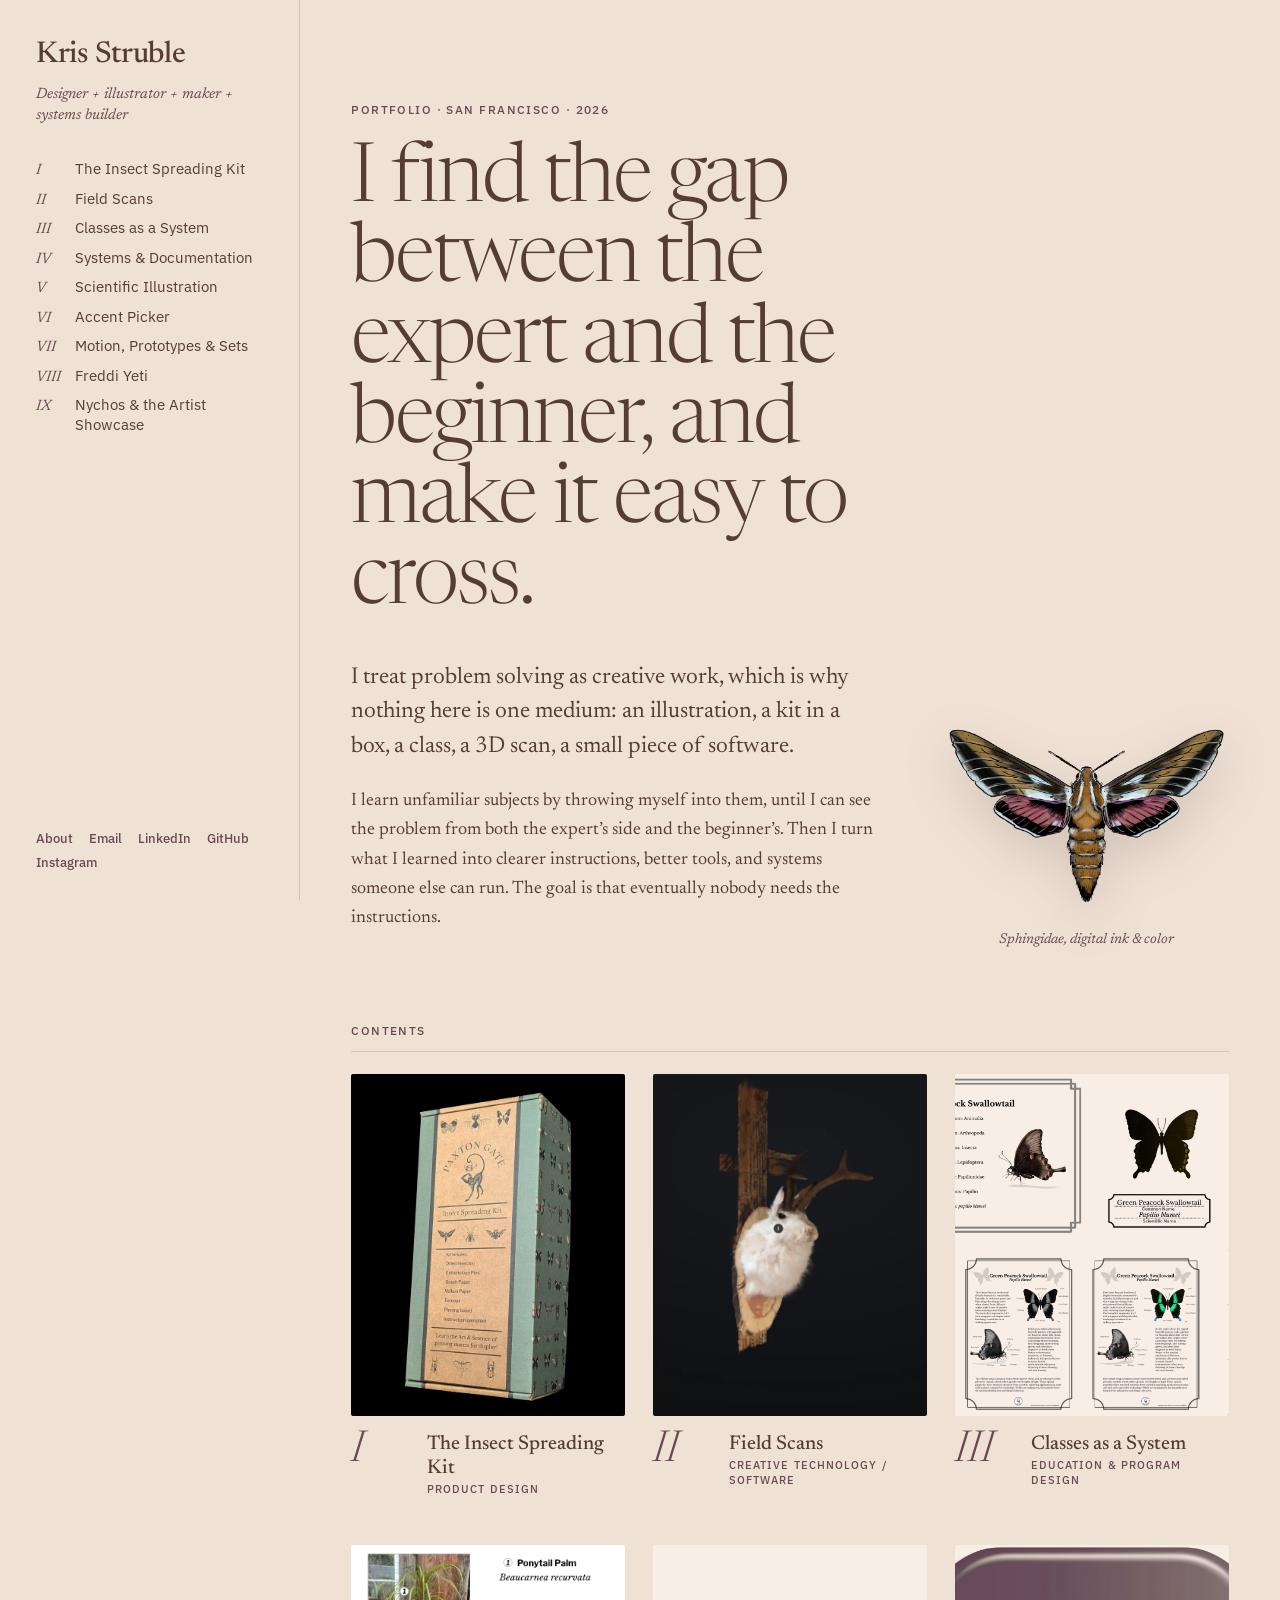
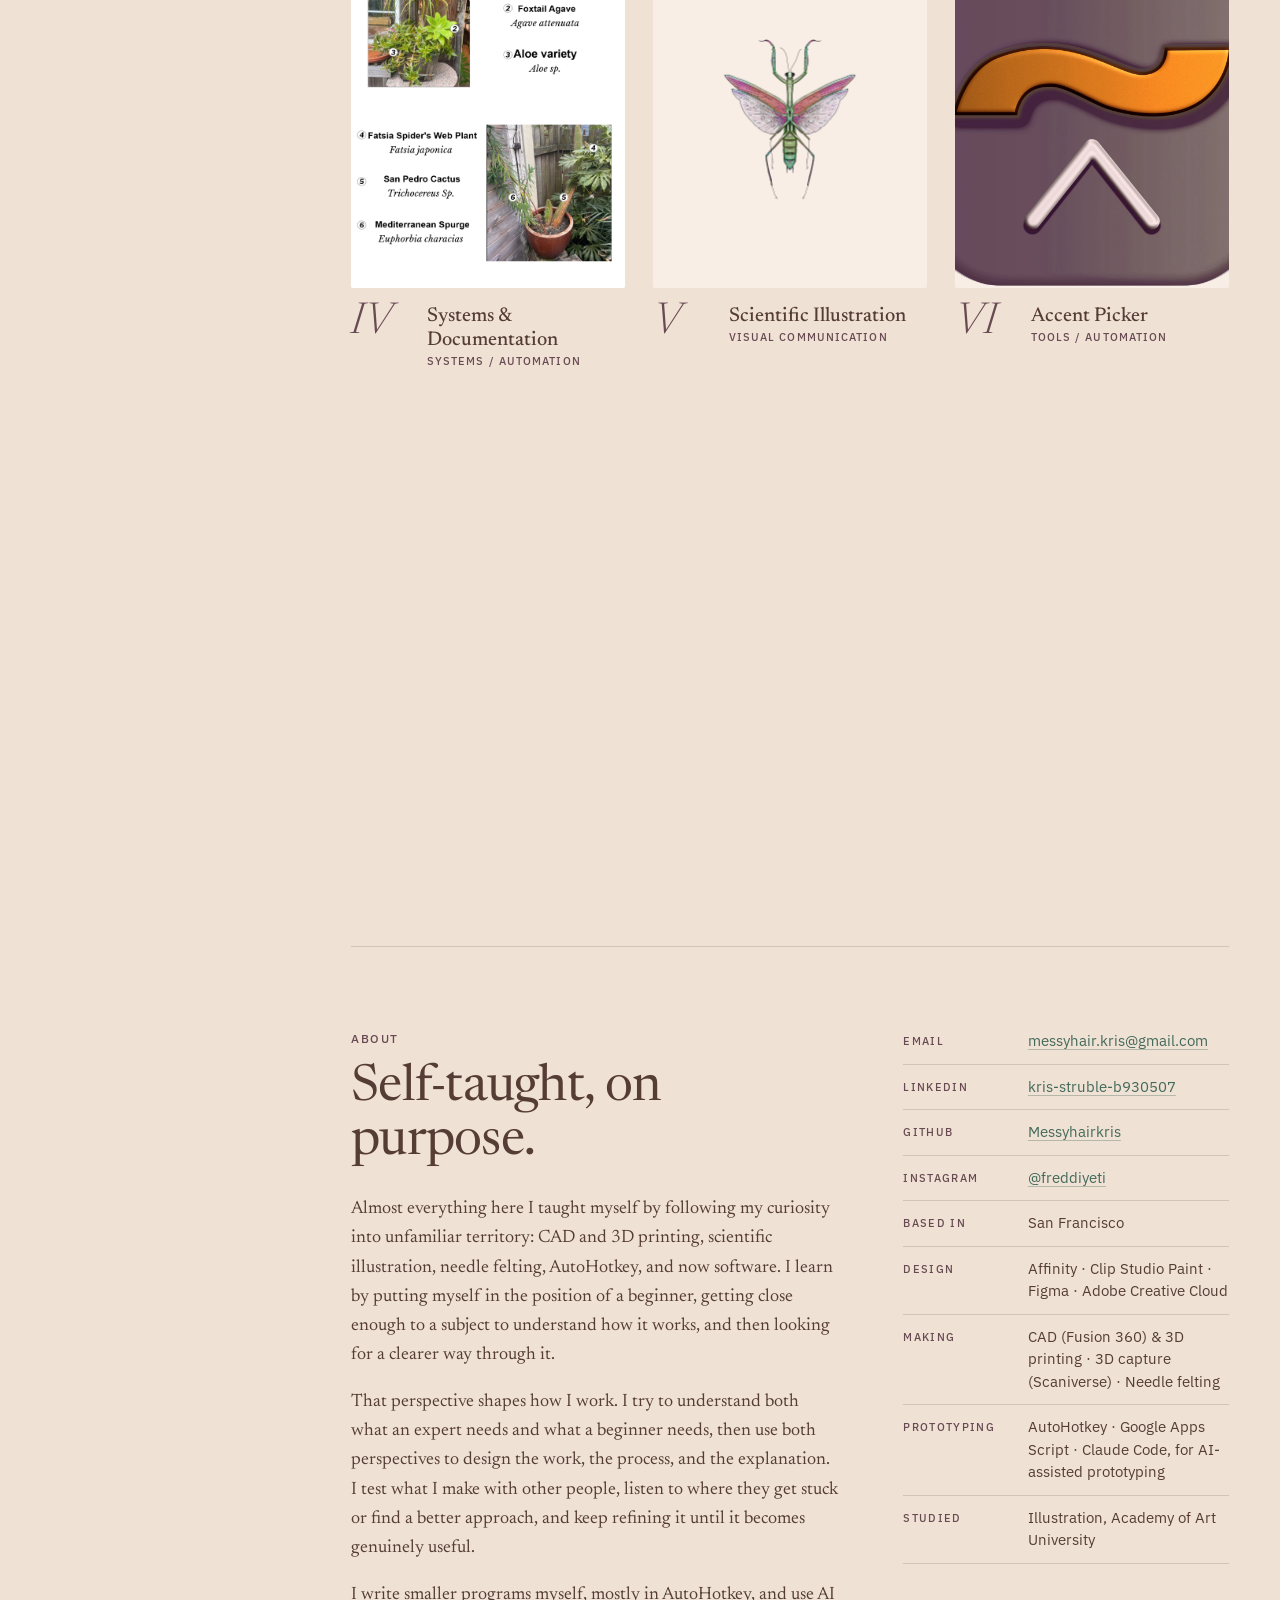
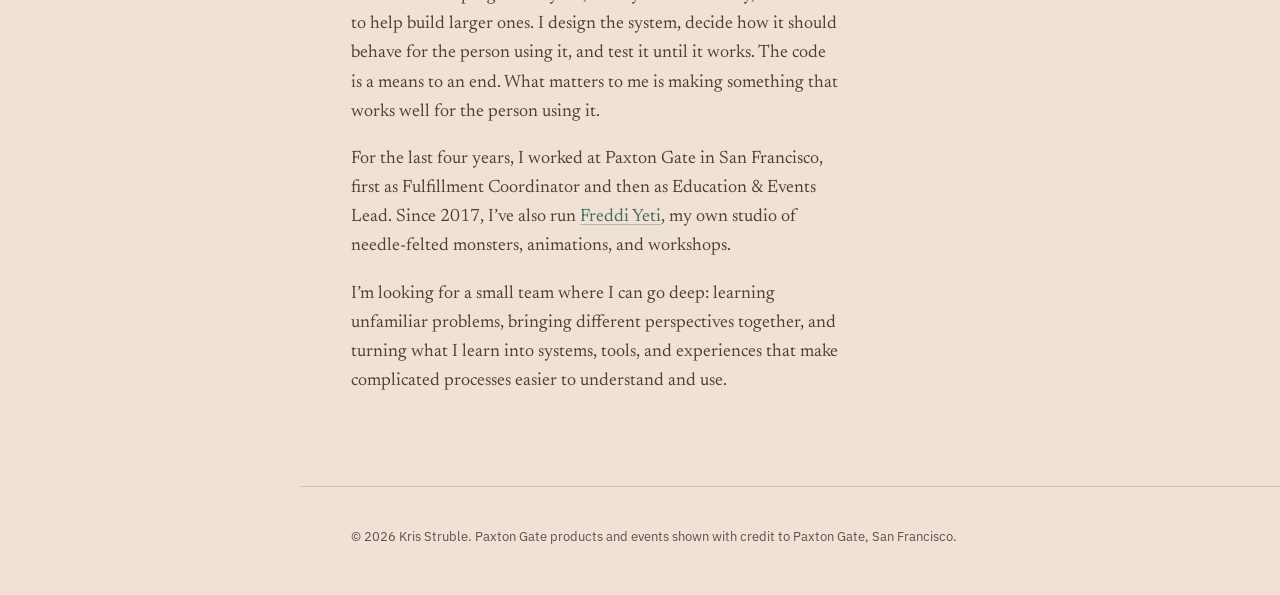
==== index.html @ 22eed9f9 "Audit pass: Go Take a Hike leads Motion, tools regrouped, Bug Day, em dashes removed, viewer typos, " ====
<!doctype html>
<html lang="en">
<head>
<meta charset="utf-8">
<meta name="viewport" content="width=device-width, initial-scale=1">
<title>Kris Struble · Designer, Illustrator, Maker, Systems Builder</title>
<meta name="description" content="Kris Struble is a San Francisco designer, illustrator, maker and systems builder who treats problem solving as creative work: scientific illustration, educational kits and classes, 3D scans, and the tools behind them.">
<meta property="og:title" content="Kris Struble · Designer, Illustrator, Maker, Systems Builder">
<meta property="og:image" content="https://krisstruble.com/img/share/index.jpg">
<meta property="og:image:width" content="1200">
<meta property="og:image:height" content="630">
<meta name="twitter:image" content="https://krisstruble.com/img/share/index.jpg">
<meta property="og:description" content="Kris Struble is a San Francisco designer, illustrator, maker and systems builder who treats problem solving as creative work: scientific illustration, educational kits and classes, 3D scans, and the tools behind them.">
<meta property="og:url" content="https://krisstruble.com/">
<meta property="og:type" content="website">
<meta name="twitter:card" content="summary_large_image">
<link rel="preconnect" href="https://fonts.googleapis.com">
<link rel="preconnect" href="https://fonts.gstatic.com" crossorigin>
<link href="https://fonts.googleapis.com/css2?family=IBM+Plex+Mono&amp;family=IBM+Plex+Sans:wght@400;500;600&amp;family=Newsreader:ital,opsz,wght@0,6..72,300;0,6..72,400;0,6..72,500;1,6..72,300;1,6..72,400&amp;display=swap" rel="stylesheet">
<link rel="stylesheet" href="css/site.css?v=20261003b">
<script>document.documentElement.classList.add("js");setTimeout(function(){if(!window.siteReady)document.documentElement.classList.add("no-reveal")},2500)</script>
<script type="module" src="js/site.js?v=20261003b"></script>
</head>
<body class="page-home">
<a class="skip" href="#main">Skip to content</a>
<header class="mobilebar">
  <a class="name" href="index.html">Kris Struble</a>
  <button class="index-toggle" type="button" aria-expanded="false" aria-controls="index">Index</button>
</header>
<aside class="index" id="index" aria-label="Site index">
  <a class="name" href="index.html" aria-current="page">Kris Struble</a>
  <p class="role">Designer + illustrator + maker + systems builder</p>
  <nav aria-label="Chapters">
    <ol>
      <li><a href="kit.html"><span class="num">I</span><span class="t">The Insect Spreading Kit</span></a></li>
      <li><a href="scans.html"><span class="num">II</span><span class="t">Field Scans</span></a></li>
      <li><a href="classes.html"><span class="num">III</span><span class="t">Classes as a System</span></a></li>
      <li><a href="systems.html"><span class="num">IV</span><span class="t">Systems &amp; Documentation</span></a></li>
      <li><a href="illustration.html"><span class="num">V</span><span class="t">Scientific Illustration</span></a></li>
      <li><a href="accents.html"><span class="num">VI</span><span class="t">Accent Picker</span></a></li>
      <li><a href="motion.html"><span class="num">VII</span><span class="t">Motion, Prototypes &amp; Sets</span></a></li>
      <li><a href="freddi.html"><span class="num">VIII</span><span class="t">Freddi Yeti</span></a></li>
      <li><a href="events.html"><span class="num">IX</span><span class="t">Nychos &amp; the Artist Showcase</span></a></li>
    </ol>
  </nav>
  <ul class="elsewhere">
    <li><a href="index.html#about">About</a></li>
    <li><a href="mailto:messyhair.kris@gmail.com">Email</a></li>
    <li><a href="https://www.linkedin.com/in/kris-struble-b930507">LinkedIn</a></li>
    <li><a href="https://github.com/Messyhairkris">GitHub</a></li>
    <li><a href="https://www.instagram.com/freddiyeti/">Instagram</a></li>
  </ul>
</aside>
<main id="main">
<section class="intro">
  <div class="intro-text">
    <p class="label">Portfolio · San Francisco · 2026</p>
    <h1 class="display">I find the gap between the expert and the beginner, and make it easy to cross.</h1>
    <p class="lead">I treat problem solving as creative work, which is why nothing here is one medium:
      an illustration, a kit in a box, a class, a 3D scan, a small piece of software.</p>
    <p>I learn unfamiliar subjects by throwing myself into them, until I can see the problem from both
      the expert’s side and the beginner’s. Then I turn what I learned into clearer instructions,
      better tools, and systems someone else can run. The goal is that eventually nobody needs the
      instructions.</p>
  </div>
  <figure class="intro-figure">
    <img alt="">
    <figcaption></figcaption>
    <noscript><img src="img/bestorb-weaver-nephila-maculata.webp" width="1208" height="1800" alt="Ink and color illustration of a golden orb-weaver spider, Nephila maculata"></noscript>
    <script>
    /* The drawing at the top is a different one each visit. It is chosen here, before the page
       is drawn, so nothing flashes; it never changes while the page is being read. */
    (function () {
      var pool = [["img/bestorb-weaver-nephila-maculata.webp","Ink and color illustration of a golden orb-weaver spider, Nephila maculata","<i>Nephila maculata</i>, digital ink &amp; color"],["img/sphingidae.webp","Ink and color illustration of a hawk moth, family Sphingidae","<i>Sphingidae</i>, digital ink &amp; color"],["img/color-styx-deaths-head.webp","Ink and color illustration of a death’s-head hawk moth, Acherontia styx","<i>Acherontia styx</i>, digital ink &amp; color"],["img/color-chrysiridia-rhipheus-sunset-moth.webp","Ink and color illustration of a Madagascan sunset moth","<i>Chrysiridia rhipheus</i>, digital ink &amp; color"],["img/emerald-swallowtail-color.webp","Ink and color illustration of an emerald swallowtail butterfly","Emerald swallowtail, digital ink &amp; color"],["img/eupatorus-gracilicornis5-horn-beetle-male-color.webp","Ink and color illustration of a five-horned rhinoceros beetle with wings open","<i>Eupatorus gracilicornis</i>, digital ink &amp; color"],["img/color-prosopocoilus-astacoides-red-stag-beetle-female.webp","Ink and color illustration of a female red stag beetle","<i>Prosopocoilus astacoides</i>, digital ink &amp; color"],["img/color-tonkin-s-longhorn-beetle-diastocera-wallichi-toninensis-male.webp","Ink and color illustration of a Tonkin’s longhorn beetle","<i>Diastocera wallichii tonkinensis</i>, digital ink &amp; color"],["img/mantiscolor.webp","Ink and color illustration of a flower mantis","Flower mantis, digital ink &amp; color"]];
      var fig = document.currentScript.parentNode;
      var img = fig.querySelector("img");
      var cap = fig.querySelector("figcaption");
      window.pickHero = function () {
        var last = -1;
        try { last = Number(sessionStorage.getItem("pool:intro") || -1); } catch (e) {}
        var i = Math.floor(Math.random() * pool.length);
        if (i === last) i = (i + 1) % pool.length;
        try { sessionStorage.setItem("pool:intro", String(i)); } catch (e) {}
        img.src = pool[i][0];
        img.alt = pool[i][1];
        cap.innerHTML = pool[i][2];
      };
      window.pickHero();
    })();
    </script>
  </figure>
</section>

<section class="contents" aria-labelledby="contents-title">
  <h2 class="label" id="contents-title">Contents</h2>
  <ol class="tiles">
      <li><a class="tile" href="kit.html">
        <span class="tile-img"><img src="img/Paxton_Gate_Spreading_kit_1800x1800.webp" data-cover="kit" loading="lazy" alt=""></span>
        <span class="tile-num">I</span>
        <span class="tile-title">The Insect Spreading Kit</span>
        <span class="tile-tag">Product Design</span>
      </a></li>
      <li><a class="tile" href="scans.html">
        <span class="tile-img"><img src="img/field-scans-poster.webp" data-cover="scans" loading="lazy" alt=""></span>
        <span class="tile-num">II</span>
        <span class="tile-title">Field Scans</span>
        <span class="tile-tag">Creative Technology / Software</span>
      </a></li>
      <li><a class="tile" href="classes.html">
        <span class="tile-img"><img src="img/green-peacock-swallowtail-papilio-blumei-infosheet.webp" data-cover="classes" loading="lazy" alt=""></span>
        <span class="tile-num">III</span>
        <span class="tile-title">Classes as a System</span>
        <span class="tile-tag">Education &amp; Program Design</span>
      </a></li>
      <li><a class="tile" href="systems.html">
        <span class="tile-img"><img src="img/patio-plant-guide-p1.webp" data-cover="systems" loading="lazy" alt=""></span>
        <span class="tile-num">IV</span>
        <span class="tile-title">Systems &amp; Documentation</span>
        <span class="tile-tag">Systems / Automation</span>
      </a></li>
      <li><a class="tile" href="illustration.html">
        <span class="tile-img"><img class="whole" src="img/sphingidae.webp" data-pool="img/sphingidae.webp|img/color-styx-deaths-head.webp|img/color-chrysiridia-rhipheus-sunset-moth.webp|img/emerald-swallowtail-color.webp|img/eupatorus-gracilicornis5-horn-beetle-male-color.webp|img/color-prosopocoilus-astacoides-red-stag-beetle-female.webp|img/color-tonkin-s-longhorn-beetle-diastocera-wallichi-toninensis-male.webp|img/mantiscolor.webp" data-cover="illustration" loading="lazy" alt=""></span>
        <span class="tile-num">V</span>
        <span class="tile-title">Scientific Illustration</span>
        <span class="tile-tag">Visual Communication</span>
      </a></li>
      <li><a class="tile" href="accents.html">
        <span class="tile-img"><img src="img/accent-picker-icon.webp" data-cover="accents" loading="lazy" alt=""></span>
        <span class="tile-num">VI</span>
        <span class="tile-title">Accent Picker</span>
        <span class="tile-tag">Tools / Automation</span>
      </a></li>
      <li><a class="tile" href="motion.html">
        <span class="tile-img"><img src="img/figma-go-take-a-hike.webp" data-cover="motion" loading="lazy" alt=""></span>
        <span class="tile-num">VII</span>
        <span class="tile-title">Motion, Prototypes &amp; Sets</span>
        <span class="tile-tag">Motion / Interaction / Prototyping</span>
      </a></li>
      <li><a class="tile" href="freddi.html">
        <span class="tile-img"><img src="img/fy-presidio.webp" data-cover="freddi" loading="lazy" alt=""></span>
        <span class="tile-num">VIII</span>
        <span class="tile-title">Freddi Yeti</span>
        <span class="tile-tag">Character / Physical Making</span>
      </a></li>
      <li><a class="tile" href="events.html">
        <span class="tile-img"><img src="img/completed-nychos-mural-paxton-gate.webp" data-cover="events" loading="lazy" alt=""></span>
        <span class="tile-num">IX</span>
        <span class="tile-title">Nychos &amp; the Artist Showcase</span>
        <span class="tile-tag">Event Production / Collaboration</span>
      </a></li>
  </ol>
</section>

<section class="about" id="about">
  <div class="about-text">
    <p class="label">About</p>
    <h2>Self-taught, on purpose.</h2>
    <p>Almost everything here I taught myself by following my curiosity into unfamiliar territory: CAD and
      3D printing, scientific illustration, needle felting, AutoHotkey, and now software. I learn by putting
      myself in the position of a beginner, getting close enough to a subject to understand how it works,
      and then looking for a clearer way through it.</p>
    <p>That perspective shapes how I work. I try to understand both what an expert needs and what a beginner
      needs, then use both perspectives to design the work, the process, and the explanation. I test what I
      make with other people, listen to where they get stuck or find a better approach, and keep refining it
      until it becomes genuinely useful.</p>
    <p>I write smaller programs myself, mostly in AutoHotkey, and use AI to help build larger ones. I design
      the system, decide how it should behave for the person using it, and test it until it works. The code
      is a means to an end. What matters to me is making something that works well for the person using it.</p>
    <p>For the last four years, I worked at Paxton Gate in San Francisco, first as Fulfillment Coordinator and
      then as Education &amp; Events Lead. Since 2017, I’ve also run <a href="freddi.html">Freddi Yeti</a>, my
      own studio of needle-felted monsters, animations, and workshops.</p>
    <p>I’m looking for a small team where I can go deep: learning unfamiliar problems, bringing different
      perspectives together, and turning what I learn into systems, tools, and experiences that make
      complicated processes easier to understand and use.</p>
  </div>
  <ul class="facts">
    <li><span>Email</span><span><a href="mailto:messyhair.kris@gmail.com">messyhair.kris@gmail.com</a></span></li>
    <li><span>LinkedIn</span><span><a href="https://www.linkedin.com/in/kris-struble-b930507">kris-struble-b930507</a></span></li>
    <li><span>GitHub</span><span><a href="https://github.com/Messyhairkris">Messyhairkris</a></span></li>
    <li><span>Instagram</span><span><a href="https://www.instagram.com/freddiyeti/">@freddiyeti</a></span></li>
    <li><span>Based in</span><span>San Francisco</span></li>
    <li><span>Design</span><span>Affinity · Clip Studio Paint · Figma · Adobe Creative Cloud</span></li>
    <li><span>Making</span><span>CAD (Fusion 360) &amp; 3D printing · 3D capture (Scaniverse) · Needle felting</span></li>
    <li><span>Prototyping</span><span>AutoHotkey · Google Apps Script · Claude Code, for AI-assisted prototyping</span></li>
    <li><span>Studied</span><span>Illustration, Academy of Art University</span></li>
  </ul>
</section>
</main>
<footer class="foot">
  <span>© 2026 Kris Struble. Paxton Gate products and events shown with credit to Paxton Gate, San Francisco.</span>
</footer>
</body>
</html>
---- css/site.css ----
/* Kris Struble — portfolio (prototype, 2026-09-28)
   One page per chapter, a fixed index, and quiet motion: pages cross-fade, the chapter picture
   grows out of its tile, and content drifts in as it scrolls into view. */

:root{
  /* The palette. Everything below is built from these five. */
  --deep-teal:#426a5a;
  --celadon:#b8d5b8;
  --peach-glow:#ffd0a4;
  --deep-mocha:#553d36;
  --mauve-shadow:#684a52;

  --paper:#f0e1d5;                 /* peach glow, dusted down for reading */
  --card:#f8eee6;                  /* a lighter step of the same */
  --side:var(--paper);             /* the index: same as the page */
  --ink:var(--deep-mocha);
  --stone:var(--mauve-shadow);
  --rule:color-mix(in srgb,var(--deep-mocha) 18%,var(--paper));
  --accent:var(--deep-teal);
  --accent-ink:var(--mauve-shadow);
  --shadow:85,61,54;               /* deep mocha, for shadows */
  --serif:"Newsreader","Iowan Old Style","Palatino Linotype",Palatino,Georgia,serif;
  --sans:"IBM Plex Sans","Segoe UI",Roboto,"Helvetica Neue",Arial,sans-serif;
  --mono:"IBM Plex Mono",ui-monospace,Consolas,monospace;
  --index-w:300px;
  --gutter:clamp(20px,4vw,64px);
  --measure:62ch;
  --ease:cubic-bezier(.2,.7,.2,1);
  /* Motion: change these to slow down or calm the whole site. */
  --reveal-time:.9s;
  --reveal-rise:22px;
  --page-fade:.45s;
}

*{box-sizing:border-box}
html{-webkit-text-size-adjust:100%;scroll-behavior:smooth}
body{margin:0;background:var(--paper);color:var(--ink);
  font:400 18px/1.62 var(--serif);-webkit-font-smoothing:antialiased;text-rendering:optimizeLegibility}
img,video,iframe{max-width:100%;display:block}
img,video{height:auto}
a{color:var(--accent);text-decoration:underline;text-decoration-color:color-mix(in srgb,var(--accent) 35%,transparent);text-underline-offset:3px}
a:hover{color:var(--accent-ink);text-decoration-color:currentColor}
:focus-visible{outline:2px solid var(--accent);outline-offset:3px}
::selection{background:var(--peach-glow);color:var(--ink)}
.skip{position:absolute;left:-9999px}
.skip:focus{left:12px;top:12px;background:var(--card);padding:8px 12px;z-index:50}
.label{font:500 12px/1.3 var(--sans);letter-spacing:.12em;text-transform:uppercase;color:var(--stone)}
.mono{font-family:var(--mono);font-size:.82em}

/* ── the index ─────────────────────────────────────────────────────── */
.index{position:fixed;inset:0 auto 0 0;width:var(--index-w);padding:40px 28px 28px 36px;
  display:flex;flex-direction:column;gap:22px;overflow-y:auto;border-right:1px solid var(--rule);
  background:var(--side);z-index:30;view-transition-name:index}
.index .name{font:500 30px/1 var(--serif);letter-spacing:-.01em;color:var(--ink);text-decoration:none}
.index .role{margin:-8px 0 6px;font:italic 400 15px/1.4 var(--serif);color:var(--stone)}
.index ol,.index ul{list-style:none;margin:0;padding:0}
.index nav a{display:grid;grid-template-columns:2.6em 1fr;align-items:baseline;padding:5px 0;
  color:var(--ink);text-decoration:none;font:400 15px/1.3 var(--sans);position:relative}
.index nav .num{font:italic 400 15px/1 var(--serif);color:var(--stone)}
.index nav .t{transition:transform .35s var(--ease)}
.index nav a:hover .t{transform:translateX(4px);color:var(--accent)}
.index nav a[aria-current="page"]{color:var(--accent);font-weight:600}
.index nav a[aria-current="page"] .num{color:var(--accent)}
.index nav a[aria-current="page"]::before{content:"";position:absolute;left:-36px;top:50%;width:24px;height:1px;background:var(--accent)}
.elsewhere{margin-top:auto !important;display:flex;flex-wrap:wrap;gap:6px 16px;font:500 13px/1.4 var(--sans)}
.elsewhere a{color:var(--stone);text-decoration:none}
.elsewhere a:hover{color:var(--accent)}
.mobilebar{display:none}

main,.foot{margin-left:var(--index-w);padding-inline:var(--gutter)}
main{max-width:calc(var(--index-w) + 1240px);min-height:100vh}
.foot{padding-block:40px 48px;font:400 13px/1.5 var(--sans);color:var(--stone);border-top:1px solid var(--rule)}

@media (max-width:900px){
  :root{--index-w:0px}
  .mobilebar{display:flex;position:sticky;top:0;z-index:40;align-items:center;justify-content:space-between;
    padding:12px var(--gutter);background:color-mix(in srgb,var(--paper) 92%,transparent);
    backdrop-filter:blur(8px);border-bottom:1px solid var(--rule);view-transition-name:mobilebar}
  .mobilebar .name{font:500 22px/1 var(--serif);color:var(--ink);text-decoration:none}
  .index-toggle{font:500 13px/1 var(--sans);letter-spacing:.1em;text-transform:uppercase;background:none;
    border:1px solid var(--ink);color:var(--ink);padding:9px 14px;border-radius:2px;cursor:pointer}
  .js .index{width:100%;inset:57px 0 0 0;border:0;padding:28px var(--gutter);
    opacity:0;visibility:hidden;transform:translateY(-8px);
    transition:opacity .3s var(--ease),transform .3s var(--ease),visibility 0s .3s}
  .js .index.open{opacity:1;visibility:visible;transform:none;transition-delay:0s}
  .js .index .name{display:none}
  .index nav a{font-size:18px;padding:9px 0}
  html:not(.js) .index{position:static;width:auto;border:0;border-bottom:1px solid var(--rule)}
}

/* ── home ──────────────────────────────────────────────────────────── */
.intro{display:grid;grid-template-columns:minmax(0,1.3fr) minmax(0,.7fr);gap:clamp(28px,5vw,80px);
  align-items:end;padding:clamp(56px,10vh,120px) 0 clamp(48px,8vh,96px)}
.display{font-weight:300;font-size:clamp(44px,6.4vw,92px);line-height:.98;letter-spacing:-.025em;margin:.3em 0 .45em}
.lead{font-size:clamp(20px,1.8vw,23px);line-height:1.5;max-width:var(--measure);margin:0 0 1em}
.intro p{max-width:var(--measure)}
.intro-figure{margin:0}
.intro-figure img{width:100%;filter:drop-shadow(0 18px 24px rgba(var(--shadow),.18))}
.intro-figure figcaption{font:italic 400 14px/1.4 var(--serif);color:var(--stone);text-align:center;margin-top:10px}

.contents{padding-bottom:clamp(56px,10vh,120px)}
.contents>.label{margin:0 0 22px;padding-bottom:12px;border-bottom:1px solid var(--rule)}
.tiles{list-style:none;margin:0;padding:0;display:grid;grid-template-columns:repeat(auto-fill,minmax(260px,1fr));gap:48px 28px}
.tile{display:grid;grid-template-columns:auto 1fr;column-gap:14px;row-gap:2px;color:var(--ink);text-decoration:none}
.tile-img{grid-column:1/-1;aspect-ratio:4/5;overflow:hidden;background:var(--card);margin-bottom:14px;border-radius:2px}
.tile-img img{width:100%;height:100%;object-fit:cover;transition:transform .9s var(--ease)}
.tile-num{grid-row:span 2;font:italic 300 44px/.9 var(--serif);color:var(--stone);min-width:1.4em}
.tile-title{font:500 20px/1.2 var(--serif);align-self:end}
.tile-tag{font:500 11px/1.4 var(--sans);letter-spacing:.1em;text-transform:uppercase;color:var(--stone)}
.tile:hover .tile-img img{transform:scale(1.035)}
/* a drawing shown whole in its tile, rather than cropped to fill it */
.tile-img img.whole{object-fit:contain;padding:9%}
.tile:hover .tile-title{color:var(--accent)}
@media (max-width:600px){.tiles{grid-template-columns:1fr 1fr;gap:32px 14px}.tile{column-gap:8px}.tile-num{font-size:28px}.tile-title{font-size:16px}.tile-tag{display:none}}

.about{display:grid;grid-template-columns:minmax(0,1.2fr) minmax(0,.8fr);gap:clamp(28px,5vw,72px);
  padding:clamp(48px,8vh,96px) 0;border-top:1px solid var(--rule)}
.about h2{font-weight:400;font-size:clamp(32px,4vw,52px);line-height:1.05;letter-spacing:-.015em;margin:.3em 0 .5em}
.about p{max-width:var(--measure)}
.facts{list-style:none;margin:0;padding:0;font:400 15px/1.5 var(--sans);align-self:start}
.facts li{display:grid;grid-template-columns:7.5em 1fr;gap:12px;padding:11px 0;border-bottom:1px solid var(--rule)}
.facts li>span:first-child{font:500 11px/2 var(--sans);letter-spacing:.12em;text-transform:uppercase;color:var(--stone)}
@media (max-width:760px){.intro,.about{grid-template-columns:1fr}.intro-figure{max-width:260px;order:-1}}

/* ── a chapter ─────────────────────────────────────────────────────── */
.chapter-head{display:grid;grid-template-columns:minmax(0,1.1fr) minmax(0,.9fr);gap:clamp(28px,5vw,72px);
  align-items:center;padding:clamp(40px,8vh,96px) 0 clamp(40px,7vh,80px);border-bottom:1px solid var(--rule)}
.chapter-head.no-cover{grid-template-columns:1fr}
/* Field Scans: the viewer is the cover, so it gets the wider column */
.chapter-scans .chapter-head{grid-template-columns:minmax(0,.8fr) minmax(0,1.2fr)}
@media (max-width:760px){.chapter-scans .chapter-head{grid-template-columns:1fr}}
.chapter-num{font:italic 300 clamp(88px,13vw,180px)/.8 var(--serif);color:color-mix(in srgb,var(--stone) 40%,var(--paper));
  margin:0 0 .12em;letter-spacing:-.03em}
.chapter-head h1{font-weight:400;font-size:clamp(40px,5.2vw,76px);line-height:1;letter-spacing:-.02em;margin:.25em 0 .4em}
.shows{list-style:none;padding:0;margin:1.4em 0 0;display:flex;flex-wrap:wrap;gap:8px}
.shows li{font:500 12px/1 var(--sans);letter-spacing:.06em;padding:7px 11px;border:1px solid var(--rule);border-radius:99px;color:var(--stone)}
.chapter-cover{margin:0}
.chapter-cover img{width:100%;max-height:78vh;object-fit:contain;border-radius:2px}
.chapter-cover figcaption{font:italic 400 14px/1.45 var(--serif);color:var(--stone);margin-top:10px}
@media (max-width:760px){.chapter-head{grid-template-columns:1fr}.chapter-cover{order:-1}}

/* a cover that changes: pictures stacked in one frame, one showing at a time */
.carousel-stage{position:relative;aspect-ratio:var(--stage,1);max-height:70vh;margin-inline:auto}
.carousel .slide{position:absolute;inset:0;opacity:0;visibility:hidden;
  transition:opacity 2.6s ease-in-out,visibility 0s 2.6s}
.carousel .slide.is-on{opacity:1;visibility:visible;transition-delay:0s}
/* --fit sizes one picture inside the frame: below 1 to give it room, above 1 to fill out a
   drawing that has a lot of empty margin in its file */
.carousel .slide img,.carousel button[data-full]:hover img{position:absolute;inset:0;width:100%;height:100%;max-height:none;
  object-fit:contain;transform:scale(var(--fit,1))}
.carousel figcaption{min-height:3em;text-align:center;margin-inline:auto}
.carousel-controls{display:flex;justify-content:center;align-items:center;gap:10px;margin-top:6px}
.carousel-controls[hidden]{display:none}
.carousel .dot{all:unset;width:9px;height:9px;border-radius:50%;border:1px solid var(--stone);cursor:pointer;padding:0}
.carousel .dot[aria-current="true"]{background:var(--accent);border-color:var(--accent)}
.carousel .dot:focus-visible,.carousel-pause:focus-visible{outline:2px solid var(--accent);outline-offset:3px}
.carousel-pause{all:unset;margin-left:8px;font:500 12px/1 var(--sans);letter-spacing:.08em;text-transform:uppercase;color:var(--stone);cursor:pointer}
.carousel-pause:hover{color:var(--accent)}

.chapter-body{padding:clamp(40px,7vh,80px) 0}
.chapter-body>*+*{margin-top:clamp(36px,6vh,72px)}
.section-title{font:500 12px/1.3 var(--sans);letter-spacing:.12em;text-transform:uppercase;color:var(--stone);
  padding-bottom:12px;border-bottom:1px solid var(--rule)}
.chapter-body h2:not(.section-title){font-weight:500;font-size:clamp(24px,2.4vw,30px);line-height:1.15;margin:0 0 .5em}
.prose h3{font:500 22px/1.25 var(--serif);margin:1.4em 0 .4em}
.prose h3:first-child{margin-top:0}
.prose p{max-width:var(--measure)}
.note{font-style:italic;color:var(--stone)}

/* pull quote */
.pull{margin-inline:0;padding:0 0 0 clamp(20px,3vw,40px);border-left:2px solid var(--accent);max-width:36ch}
.pull p{font:italic 300 clamp(26px,3vw,38px)/1.2 var(--serif);margin:0;letter-spacing:-.01em}

/* stats */
.stats{display:grid;grid-template-columns:repeat(auto-fit,minmax(200px,1fr));gap:28px;border-block:1px solid var(--rule);padding:28px 0}
.stats b{display:block;white-space:nowrap;font:300 clamp(30px,3vw,46px)/1 var(--serif);letter-spacing:-.02em;margin-bottom:10px}
.stats span{font:400 14px/1.45 var(--sans);color:var(--stone)}
.chapter-body .stats{margin-block:clamp(36px,6vh,72px)}

/* figures, grids and splits (also used by the carried-over chapters) */
figure{margin:0}
figcaption{font:400 14px/1.5 var(--sans);color:var(--stone);margin-top:10px;max-width:60ch}
figcaption b{color:var(--ink);font-weight:500}
.fig img,.fig video{border-radius:2px}
.split{display:grid;grid-template-columns:1fr 1fr;gap:clamp(24px,4vw,56px);align-items:start}
.split.wide-left{grid-template-columns:1.3fr 1fr}
.grid{display:grid;gap:22px;margin-top:22px}
.grid.g2{grid-template-columns:1fr 1fr}
.grid.g3{grid-template-columns:repeat(3,1fr)}
.grid.g4{grid-template-columns:repeat(4,1fr)}
.grid.g5{grid-template-columns:repeat(5,1fr)}
/* photos of mixed shapes, cropped to one shape so a row lines up; .whole keeps a poster or
   product shot uncropped on a card */
.grid.even img{width:100%;aspect-ratio:4/5;object-fit:cover}
.grid.even img.whole{object-fit:contain;background:var(--card)}
.grid.even img.cutout{object-fit:contain;background:none}
/* a small picture beside its text */
.split.narrow-left{grid-template-columns:minmax(160px,.32fr) minmax(0,1fr);align-items:center}
.split.narrow-left>figure{max-width:280px}
@media (max-width:760px){.split.narrow-left{grid-template-columns:1fr}}
.grid figcaption{font-size:13px}
.wide-figure video,.wide-figure img{width:100%;max-height:78vh;object-fit:contain;border-radius:2px;background:#000}
@media (max-width:760px){.split,.split.wide-left,.grid.g2,.grid.g3{grid-template-columns:1fr}.grid.g4,.grid.g5{grid-template-columns:1fr 1fr}}

.calls{display:grid;grid-template-columns:1fr 1fr;gap:22px}
.call{background:var(--card);padding:22px 24px;border-radius:2px}
.call p{margin:.5em 0 0}
.call.firm{border-top:2px solid var(--accent)}
.call.flex{border-top:2px dashed var(--stone)}
@media (max-width:760px){.calls{grid-template-columns:1fr}}

.timeline{list-style:none;margin:0;padding:0;display:grid;grid-template-columns:repeat(auto-fit,minmax(170px,1fr));gap:0;counter-reset:step;border-top:1px solid var(--ink)}
.timeline li{counter-increment:step;padding:16px 18px 18px 0;border-right:1px solid var(--rule)}
.timeline li::before{content:counter(step,decimal-leading-zero);display:block;font:500 11px/1 var(--mono);color:var(--accent);margin-bottom:10px}
.timeline b{display:block;font:500 17px/1.25 var(--serif)}
.timeline li.key span{color:var(--ink)}
.timeline li.key b{color:var(--accent)}
.group-note{max-width:var(--measure);margin:-8px 0 20px}
.timeline span{display:block;font:400 14px/1.45 var(--sans);color:var(--stone);margin-top:4px}

.specimens .item{padding:18px 0;border-bottom:1px solid var(--rule)}
.specimens .item:first-child{padding-top:0}
.specimens h3{font:500 20px/1.25 var(--serif);margin:0 0 .3em}
.specimens p{margin:.3em 0}

.drawer{display:grid;grid-template-columns:repeat(auto-fill,minmax(190px,1fr));gap:28px 22px}
.drawer figure,.gallery figure{margin:0}
.drawer img{width:100%;aspect-ratio:1;object-fit:contain;background:var(--card);border-radius:2px;padding:10px}
button[data-full]{all:unset;display:block;cursor:zoom-in;border-radius:2px;overflow:hidden}
button[data-full]:focus-visible{outline:2px solid var(--accent);outline-offset:3px}
button[data-full] img{transition:transform .8s var(--ease)}
button[data-full]:hover img{transform:scale(1.03)}
.licensed{display:flex;flex-wrap:wrap;gap:10px;list-style:none;padding:0;margin:12px 0 0}
.licensed a{display:inline-block;padding:8px 13px;border:1px solid var(--rule);border-radius:99px;font:500 14px/1 var(--sans);text-decoration:none}

.gallery{display:grid;grid-template-columns:repeat(auto-fill,minmax(220px,1fr));gap:28px 22px}
.gallery img{width:100%;aspect-ratio:1;object-fit:cover}
.loops{display:grid;grid-template-columns:1fr 1fr;gap:22px}
.loops video{width:100%;border-radius:2px}
.closing{border-top:1px solid var(--rule);padding-top:28px}

/* a strip of document pages: scrolls sideways, each page opens large */
.docs{display:grid;grid-auto-flow:column;grid-auto-columns:clamp(150px,16vw,210px);gap:18px;overflow-x:auto;
  padding:4px 2px 14px;scroll-snap-type:x proximity;scrollbar-width:thin}
.docs figure{scroll-snap-align:start}
.docs img{width:100%;aspect-ratio:8.5/11;object-fit:cover;object-position:top;background:#fff;
  box-shadow:0 1px 2px rgba(var(--shadow),.12),0 10px 22px -14px rgba(var(--shadow),.35)}
.docs figcaption{font-size:13px}

/* two things side by side, e.g. version 1 and version 2 */
.compare{display:grid;grid-template-columns:1fr 1fr;gap:0;border-top:1px solid var(--ink)}
.compare>div{padding:22px 28px 6px 0}
.compare>div+div{padding-left:28px;border-left:1px solid var(--rule)}
.compare .label{display:block;margin-bottom:8px}
.compare h3{font:400 clamp(24px,2.4vw,32px)/1.1 var(--serif);margin:0 0 .4em}
@media (max-width:760px){.compare{grid-template-columns:1fr}.compare>div+div{padding-left:0;border-left:0;border-top:1px solid var(--rule)}}

/* a checked list of what was produced */
.checks{list-style:none;margin:0;padding:0;display:grid;grid-template-columns:repeat(auto-fit,minmax(220px,1fr));gap:0 28px}
.checks li{padding:13px 0 13px 30px;border-bottom:1px solid var(--rule);position:relative;font:400 17px/1.4 var(--serif)}
.checks li::before{content:"";position:absolute;left:2px;top:19px;width:12px;height:7px;border-left:1.5px solid var(--accent);
  border-bottom:1.5px solid var(--accent);transform:rotate(-45deg)}

/* keycaps */
.keys{display:flex;flex-wrap:wrap;align-items:center;gap:10px;font:500 20px/1 var(--sans)}
.keys kbd{display:inline-grid;place-items:center;min-width:44px;height:44px;padding:0 10px;border:1px solid var(--ink);
  border-bottom-width:3px;border-radius:6px;background:var(--card);font:500 20px/1 var(--mono)}
.keys .arrow{color:var(--stone)}
.keys .out{display:flex;gap:6px}
.keys .out span{display:inline-grid;place-items:center;width:40px;height:40px;border-radius:6px;background:var(--ink);color:var(--paper);font:400 22px/1 var(--serif)}
.keys .out span:first-child{background:var(--accent)}

.group-title{font:italic 400 clamp(22px,2vw,28px)/1.2 var(--serif);margin:0 0 18px;color:var(--ink)}
.tags{list-style:none;margin:0;padding:0;display:flex;flex-wrap:wrap;gap:10px}
.tags li{font:400 16px/1 var(--serif);padding:10px 15px;border:1px solid var(--rule);border-radius:99px;background:var(--card)}
.screen{background:var(--ink);padding:clamp(14px,2vw,26px);border-radius:4px}
.screen img{margin:auto;border-radius:2px}
.screen+figcaption{margin-top:12px}

.docs.wide{grid-auto-columns:clamp(220px,26vw,340px)}
.docs.wide img{aspect-ratio:16/10;object-position:center}
.wide-figure.plain img{background:none;max-height:85vh}
video.portrait{max-height:72vh;width:auto;max-width:100%;background:#000;border-radius:2px}
.cards{gap:22px}
.cards .item{background:var(--card);padding:22px 24px;border-radius:2px;border-top:2px solid var(--rule);transition:border-color .4s var(--ease)}
.cards .item:hover{border-top-color:var(--accent)}
.cards .item h3{font:500 21px/1.25 var(--serif);margin:.35em 0 .3em}
.cards .item p{margin:0;font-size:16px}
.characters{align-items:start}

/* lightbox */
.lightbox{position:fixed;inset:0;z-index:60;background:rgba(var(--shadow),.94);display:grid;place-items:center;padding:4vmin;animation:fade .3s var(--ease)}
.lightbox:focus{outline:0}
.lightbox figure{max-width:min(1100px,84vw);text-align:center}
.lightbox img{max-height:80vh;width:auto;margin:auto;cursor:default}
.lightbox img.is-in{animation:rise .45s var(--ease)}
.lightbox p{color:#f0e1d5;font:400 15px/1.5 var(--sans)}
.lightbox button{position:absolute;font:500 14px/1 var(--sans);color:#fff;background:none;border:1px solid rgba(255,255,255,.5);padding:9px 13px;border-radius:2px;cursor:pointer}
.lightbox button:hover{border-color:#fff;background:rgba(255,255,255,.08)}
.lightbox button:focus-visible{outline:2px solid #fff;outline-offset:3px}
.lb-close{top:16px;right:18px}
.lb-prev,.lb-next{top:50%;transform:translateY(-50%);font-size:22px !important;padding:14px 16px !important}
.lb-prev{left:18px}
.lb-next{right:18px}
.lb-count{display:block;margin-top:2px;font:400 12px/1.4 var(--sans);letter-spacing:.1em;color:rgba(255,255,255,.6)}
.lightbox{cursor:zoom-out}
/* With a mouse, clicking off the picture closes it, so the Close button stays out of sight
   until the keyboard reaches it. Touch screens always show it. */
@media (hover:hover) and (pointer:fine){.lb-close{opacity:0}.lb-close:focus-visible{opacity:1}}
@media (max-width:600px){.lb-prev,.lb-next{top:auto;bottom:16px;transform:none}}

/* pager */
.pager{display:grid;grid-template-columns:1fr 1fr;gap:22px;padding:28px 0 64px;border-top:1px solid var(--rule)}
.pager a{display:grid;grid-template-columns:auto 1fr;column-gap:14px;align-items:baseline;padding:22px 24px;
  background:var(--card);color:var(--ink);text-decoration:none;border-radius:2px;transition:transform .45s var(--ease),box-shadow .45s var(--ease)}
.pager a:hover{transform:translateY(-3px);box-shadow:0 14px 30px -18px rgba(var(--shadow),.45)}
.pager .label{grid-column:1/-1;margin-bottom:8px}
.pager .num{font:italic 300 34px/1 var(--serif);color:var(--stone)}
.pager .t{font:500 20px/1.2 var(--serif)}
.pager-next{text-align:right;grid-template-columns:1fr auto !important}
.pager-next .num{order:2}
@media (max-width:600px){.pager{grid-template-columns:1fr}}

/* model-viewer */
model-viewer{width:100%;height:min(70vh,560px);background:var(--card);border-radius:2px;--poster-color:transparent}

/* ── loading cover for heavy embeds ────────────────────────────────────
   Everything about its look is a variable, so any embed can restyle its own cover:
   <div class="embed" style="--embed-accent:#e0a526; --embed-aspect:4/3"> */
.embed{--embed-bg:#121417;--embed-ink:#f3efe9;--embed-accent:#b8d5b8;--embed-aspect:16/10;
  --embed-radius:3px;--embed-dim:.55;--embed-blur:2px;
  position:relative;aspect-ratio:var(--embed-aspect);background:var(--embed-bg);border-radius:var(--embed-radius);overflow:hidden;color:var(--embed-ink)}
.embed-poster{position:absolute;inset:0;pointer-events:none;width:100%;height:100%;object-fit:cover;transition:filter .6s var(--ease),opacity .8s var(--ease)}
.embed[data-state="idle"] .embed-poster,.embed[data-state="failed"] .embed-poster{filter:brightness(var(--embed-dim)) blur(var(--embed-blur))}
.embed[data-state="loading"] .embed-poster{filter:brightness(calc(var(--embed-dim) * .7)) blur(calc(var(--embed-blur) * 3))}
.embed iframe{position:absolute;inset:0;width:100%;height:100%;border:0;opacity:0;transition:opacity .9s var(--ease)}
.embed[data-state="ready"] iframe{opacity:1;z-index:2}
.embed[data-state="ready"] .embed-poster{opacity:0}
.embed-cover{all:unset;position:absolute;inset:0;display:grid;place-content:center;justify-items:center;gap:14px;
  cursor:pointer;text-align:center;padding:24px;transition:opacity .6s var(--ease)}
.embed-cover:focus-visible{outline:2px solid var(--embed-accent);outline-offset:-6px}
.embed[data-state="ready"] .embed-cover{opacity:0;pointer-events:none}
.embed[data-state="loading"] .embed-cover{cursor:progress}
.embed-label{font:500 clamp(17px,1.7vw,21px)/1.3 var(--sans);letter-spacing:.01em}
.embed-note{font:400 13px/1.4 var(--sans);opacity:.75}
/* the icon: a play ring when idle, a spinning arc while loading, a ↻ after a failure */
.embed-icon{width:68px;height:68px;border-radius:50%;border:1.5px solid color-mix(in srgb,var(--embed-ink) 70%,transparent);
  display:grid;place-items:center;transition:transform .5s var(--ease),border-color .3s}
.embed-icon::before{content:"";width:0;height:0;margin-left:5px;border-style:solid;border-width:11px 0 11px 18px;
  border-color:transparent transparent transparent var(--embed-ink)}
.embed-cover:hover .embed-icon{transform:scale(1.07);border-color:var(--embed-accent)}
.embed[data-state="loading"] .embed-icon{border-color:color-mix(in srgb,var(--embed-ink) 18%,transparent);
  border-top-color:var(--embed-accent);animation:spin 1s linear infinite}
.embed[data-state="loading"] .embed-icon::before{display:none}
.embed[data-state="failed"] .embed-icon::before{content:"↻";border:0;margin:0;font:400 30px/1 var(--sans);color:var(--embed-ink);width:auto;height:auto}
.embed-fallback{position:absolute;inset:0;display:grid;place-items:center;color:var(--embed-ink);font:500 18px/1 var(--sans)}
.embed-foot{margin-top:10px !important;font:500 13px/1 var(--sans);text-align:right}
@keyframes spin{to{transform:rotate(1turn)}}

/* ── motion ────────────────────────────────────────────────────────── */
/* Drift-in: site.js marks these .reveal and adds .is-in as each scrolls into view.
   Hidden only when scripts run (.js), so the page never goes blank without them. */
.js :is(.intro>*,.tiles>li,.about>*,.chapter-head>.chapter-text,.chapter-body>:not([data-cover]),.chapter-body .split>*,.chapter-body .grid>*,
  .chapter-body .gallery>*,.chapter-body .drawer>*,.chapter-body .calls>*,.chapter-body .loops>*,.chapter-body .compare>*,.pager>a):not(.is-in){
  opacity:0;transform:translateY(var(--reveal-rise))}
.reveal{transition:opacity var(--reveal-time) var(--ease),transform var(--reveal-time) var(--ease);
  transition-delay:var(--reveal-delay,0ms)}
.no-reveal :is(.intro>*,.tiles>li,.about>*,.chapter-head>.chapter-text,.chapter-body>:not([data-cover]),.chapter-body .split>*,.chapter-body .grid>*,
  .chapter-body .gallery>*,.chapter-body .drawer>*,.chapter-body .calls>*,.chapter-body .loops>*,.chapter-body .compare>*,.pager>a){opacity:1 !important;transform:none !important}

/* Page changes: the index stays still, the page cross-fades, and the chapter's picture
   travels from its tile into place (browsers that support it; others just change page). */
@view-transition{navigation:auto}
/* A tile is where the picture lands when you come back home, so it cannot be faded out then. */
:root:active-view-transition .tiles>li{opacity:1;transform:none}
::view-transition-old(root){animation:var(--page-fade) var(--ease) both fade-out}
::view-transition-new(root){animation:var(--page-fade) var(--ease) both fade-in}
::view-transition-group(*){animation-duration:.6s;animation-timing-function:var(--ease)}
[data-cover="kit"]{view-transition-name:cover-kit}
[data-cover="scans"]{view-transition-name:cover-scans}
[data-cover="classes"]{view-transition-name:cover-classes}
[data-cover="systems"]{view-transition-name:cover-systems}
[data-cover="illustration"]{view-transition-name:cover-illustration}
[data-cover="accents"]{view-transition-name:cover-accents}
[data-cover="motion"]{view-transition-name:cover-motion}
[data-cover="freddi"]{view-transition-name:cover-freddi}
[data-cover="events"]{view-transition-name:cover-events}
@keyframes fade-out{to{opacity:0}}
@keyframes fade-in{from{opacity:0}}
@keyframes fade{from{opacity:0}}
@keyframes rise{from{opacity:0;transform:translateY(12px) scale(.985)}}

@media (prefers-reduced-motion:reduce){
  html{scroll-behavior:auto}
  *,*::before,*::after{animation-duration:.01ms !important;transition-duration:.01ms !important;transition-delay:0s !important}
  ::view-transition-group(*),::view-transition-old(*),::view-transition-new(*){animation:none !important}
  .js :is(.intro>*,.tiles>li,.about>*,.chapter-head>.chapter-text,.chapter-body>:not([data-cover]),.chapter-body .split>*,.chapter-body .grid>*,
    .chapter-body .gallery>*,.chapter-body .drawer>*,.chapter-body .calls>*,.chapter-body .loops>*,.chapter-body .compare>*,.pager>a){opacity:1;transform:none}
}
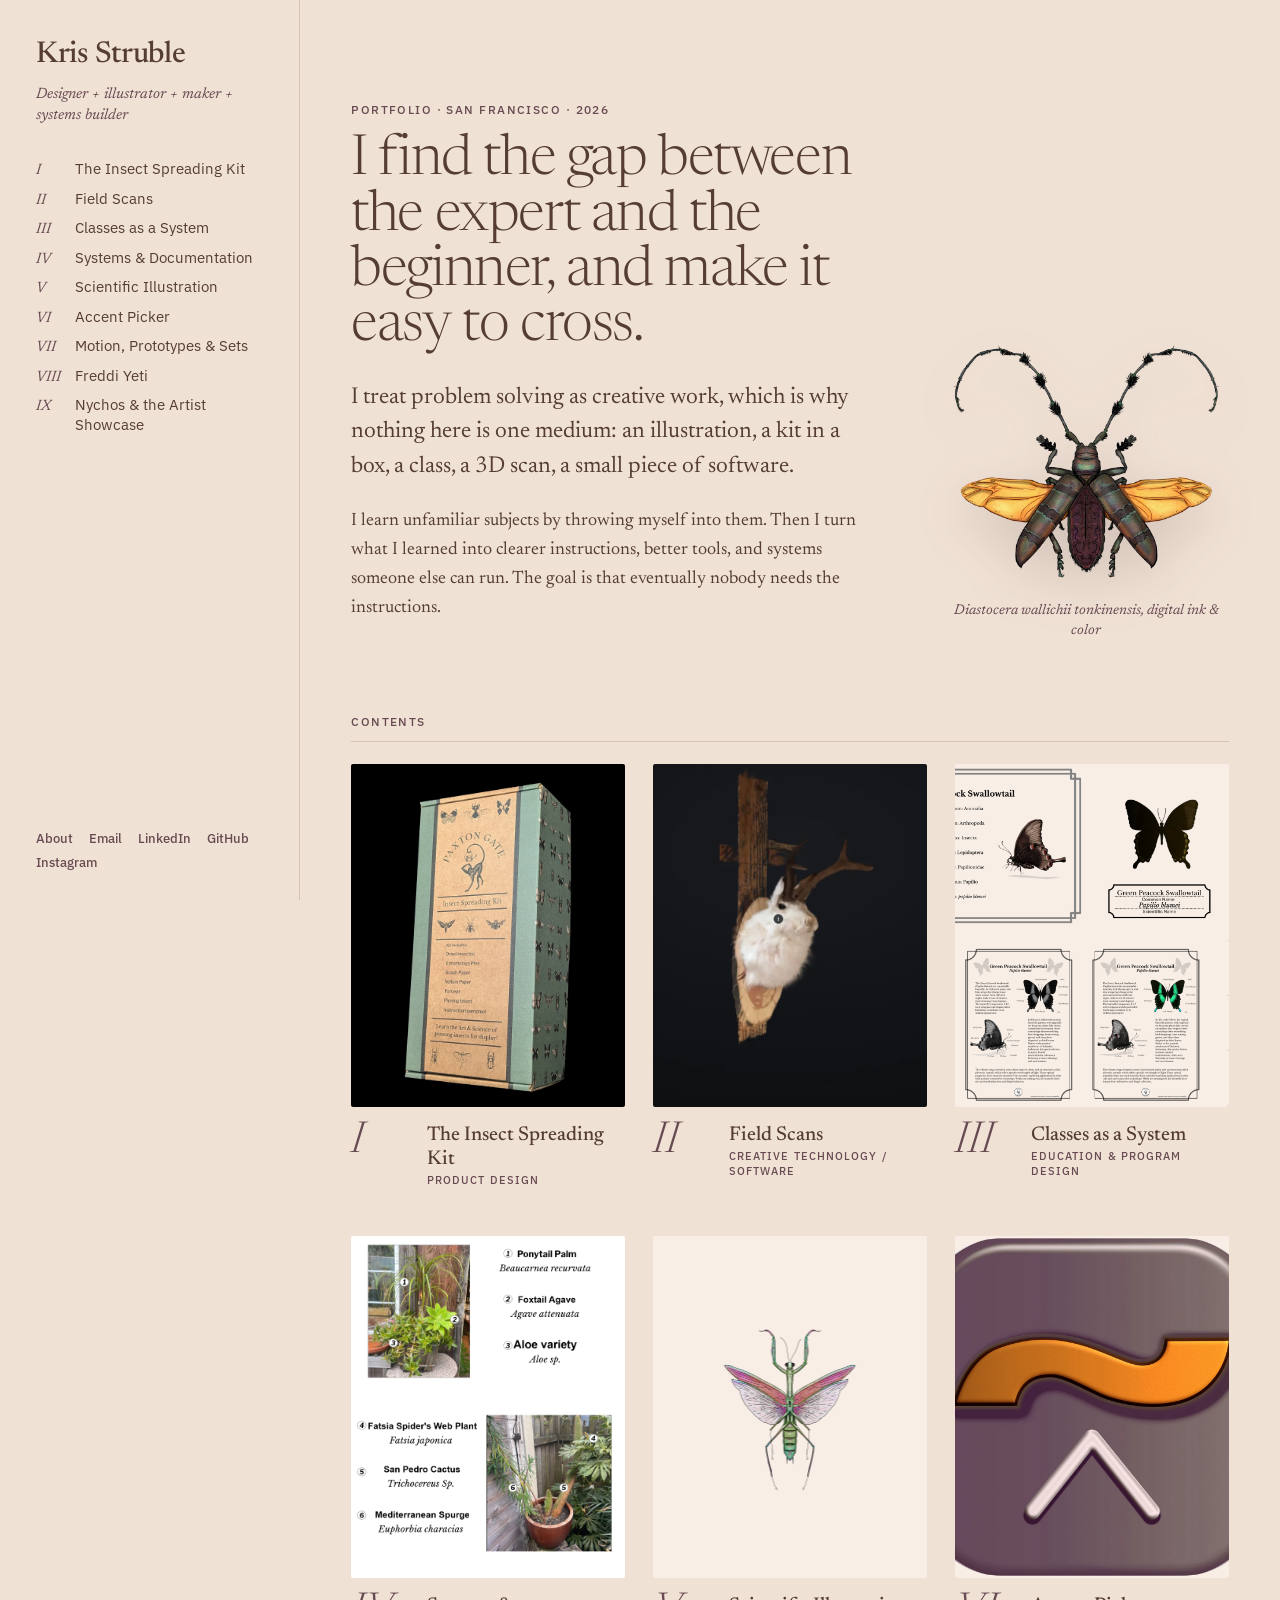
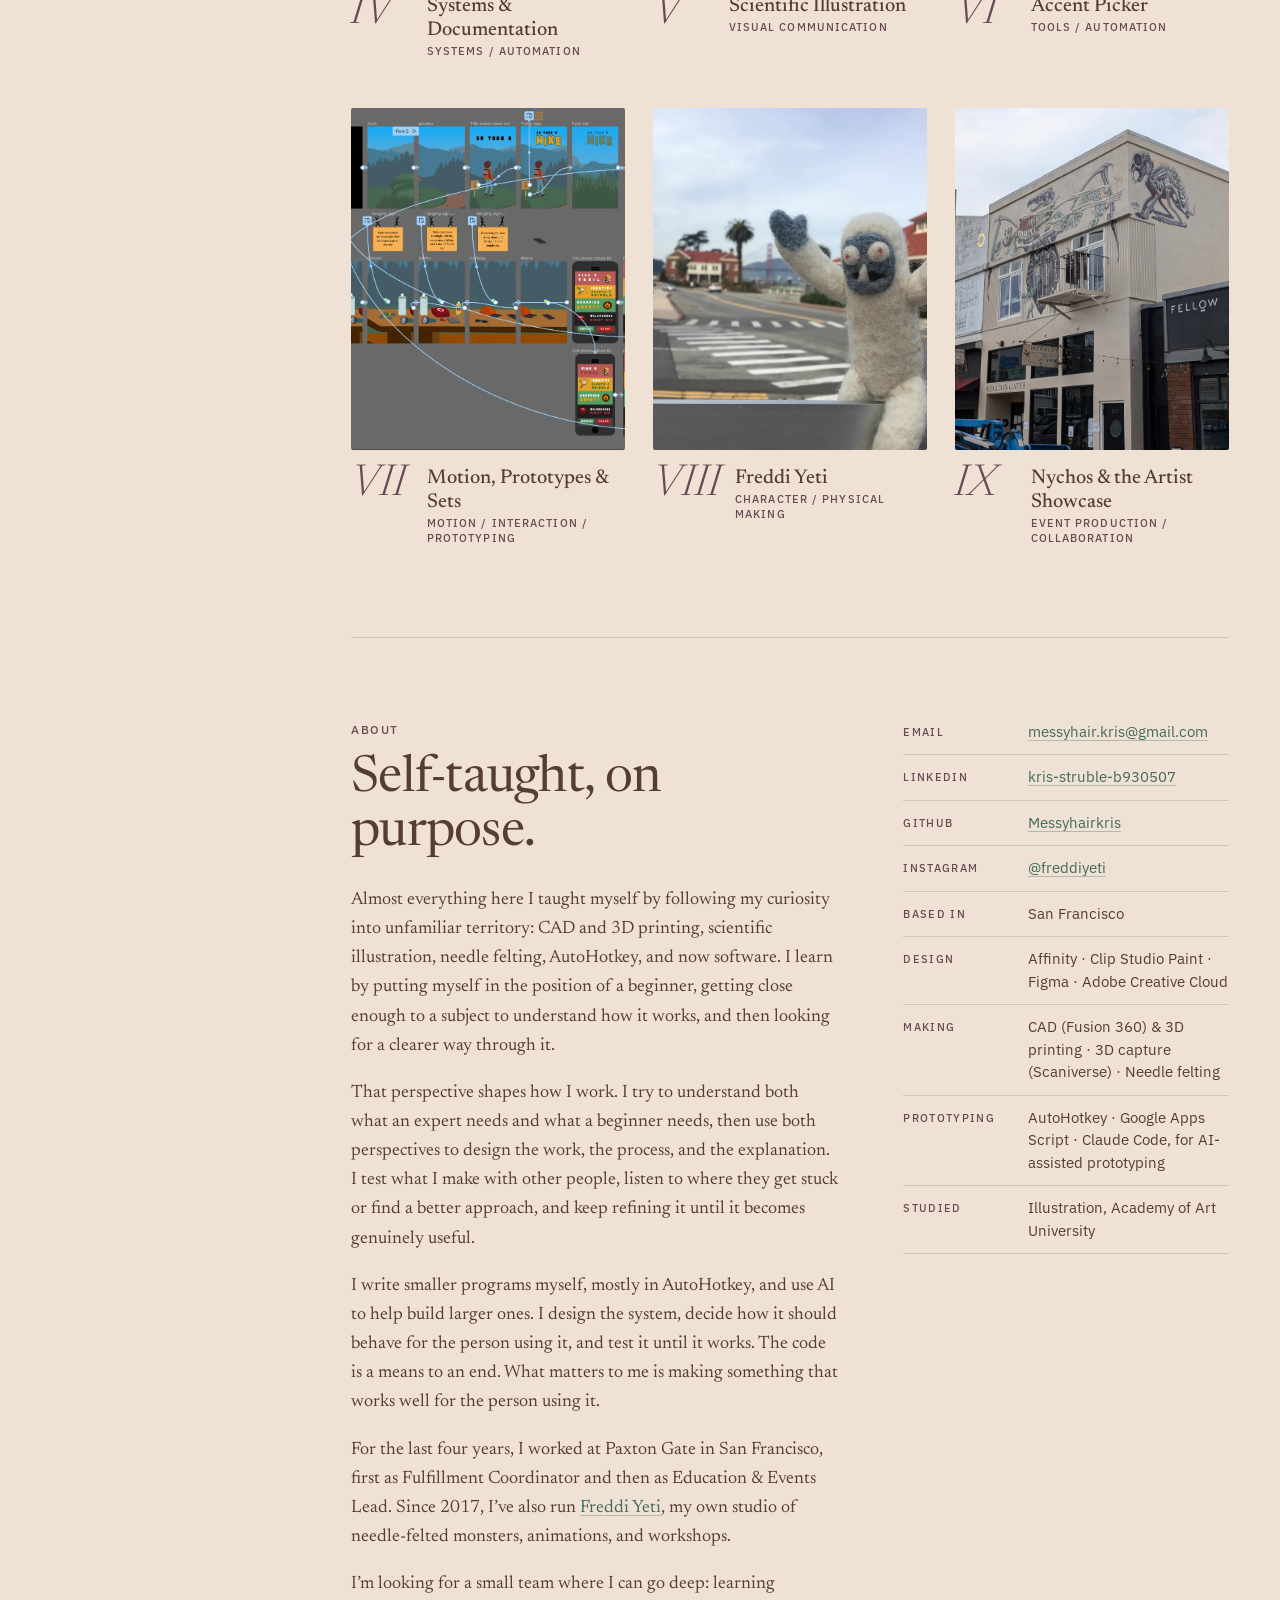
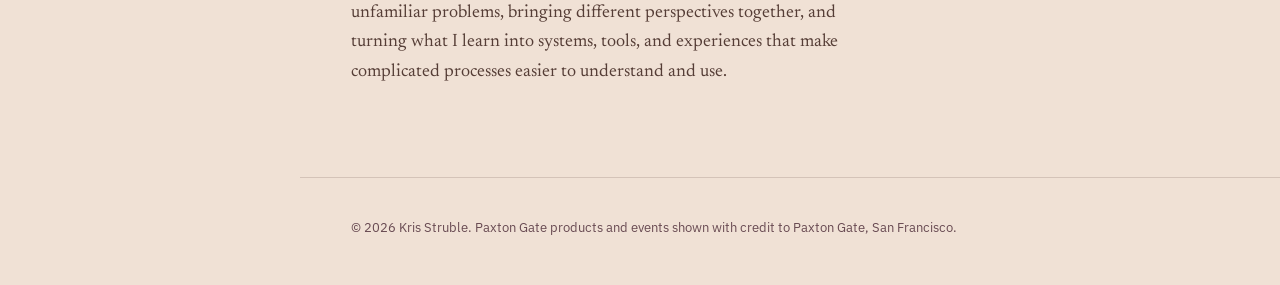
==== commit 881aaa4e: "Home: smaller headline, no repeated expert/beginner clause Co-Authored-By: Claude Opus 5.5 <noreply@" ====
--- a/index.html
+++ b/index.html
@@ -17,9 +17,9 @@
 <link rel="preconnect" href="https://fonts.googleapis.com">
 <link rel="preconnect" href="https://fonts.gstatic.com" crossorigin>
 <link href="https://fonts.googleapis.com/css2?family=IBM+Plex+Mono&amp;family=IBM+Plex+Sans:wght@400;500;600&amp;family=Newsreader:ital,opsz,wght@0,6..72,300;0,6..72,400;0,6..72,500;1,6..72,300;1,6..72,400&amp;display=swap" rel="stylesheet">
-<link rel="stylesheet" href="css/site.css?v=20261003b">
+<link rel="stylesheet" href="css/site.css?v=20261003d">
 <script>document.documentElement.classList.add("js");setTimeout(function(){if(!window.siteReady)document.documentElement.classList.add("no-reveal")},2500)</script>
-<script type="module" src="js/site.js?v=20261003b"></script>
+<script type="module" src="js/site.js?v=20261003d"></script>
 </head>
 <body class="page-home">
 <a class="skip" href="#main">Skip to content</a>
@@ -58,8 +58,7 @@
     <h1 class="display">I find the gap between the expert and the beginner, and make it easy to cross.</h1>
     <p class="lead">I treat problem solving as creative work, which is why nothing here is one medium:
       an illustration, a kit in a box, a class, a 3D scan, a small piece of software.</p>
-    <p>I learn unfamiliar subjects by throwing myself into them, until I can see the problem from both
-      the expert’s side and the beginner’s. Then I turn what I learned into clearer instructions,
+    <p>I learn unfamiliar subjects by throwing myself into them. Then I turn what I learned into clearer instructions,
       better tools, and systems someone else can run. The goal is that eventually nobody needs the
       instructions.</p>
   </div>
--- a/css/site.css
+++ b/css/site.css
@@ -91,7 +91,7 @@
 /* ── home ──────────────────────────────────────────────────────────── */
 .intro{display:grid;grid-template-columns:minmax(0,1.3fr) minmax(0,.7fr);gap:clamp(28px,5vw,80px);
   align-items:end;padding:clamp(56px,10vh,120px) 0 clamp(48px,8vh,96px)}
-.display{font-weight:300;font-size:clamp(44px,6.4vw,92px);line-height:.98;letter-spacing:-.025em;margin:.3em 0 .45em}
+.display{font-weight:300;font-size:clamp(36px,4.4vw,68px);line-height:.98;letter-spacing:-.025em;margin:.3em 0 .45em}
 .lead{font-size:clamp(20px,1.8vw,23px);line-height:1.5;max-width:var(--measure);margin:0 0 1em}
 .intro p{max-width:var(--measure)}
 .intro-figure{margin:0}
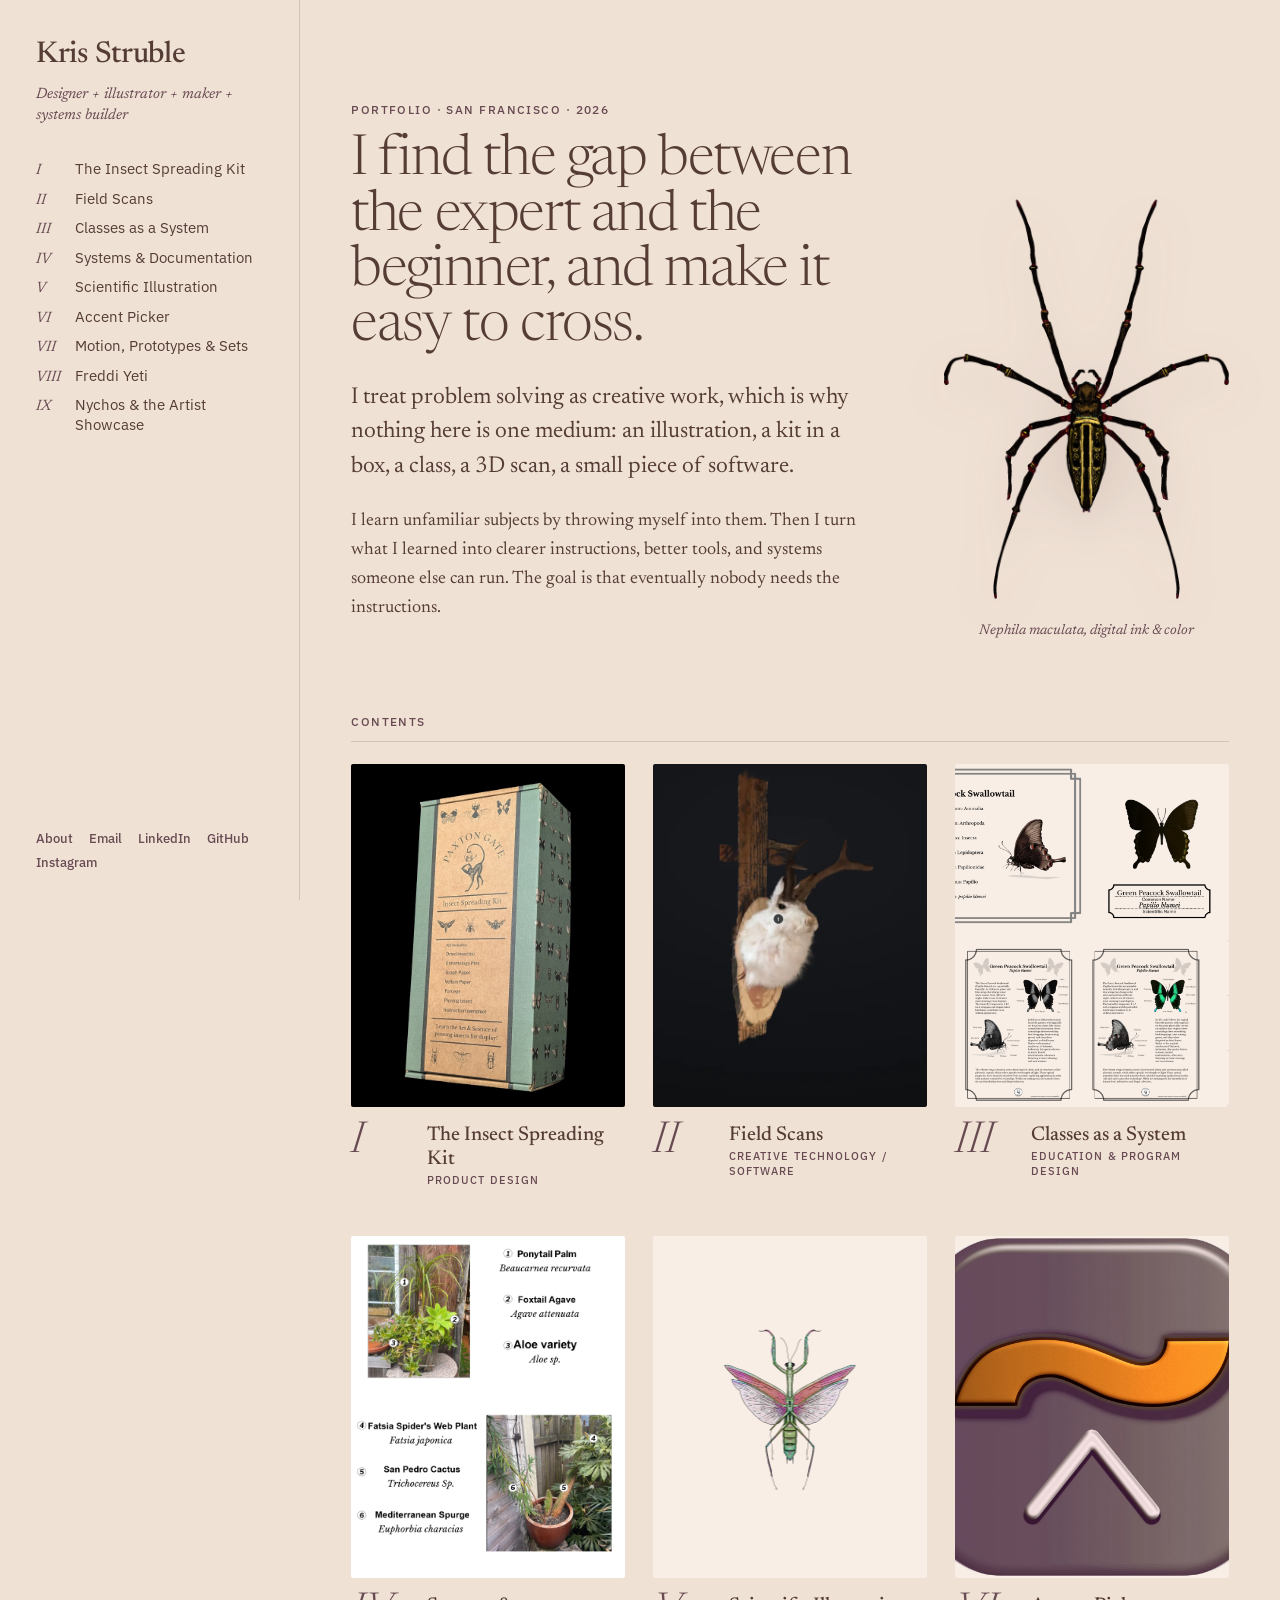
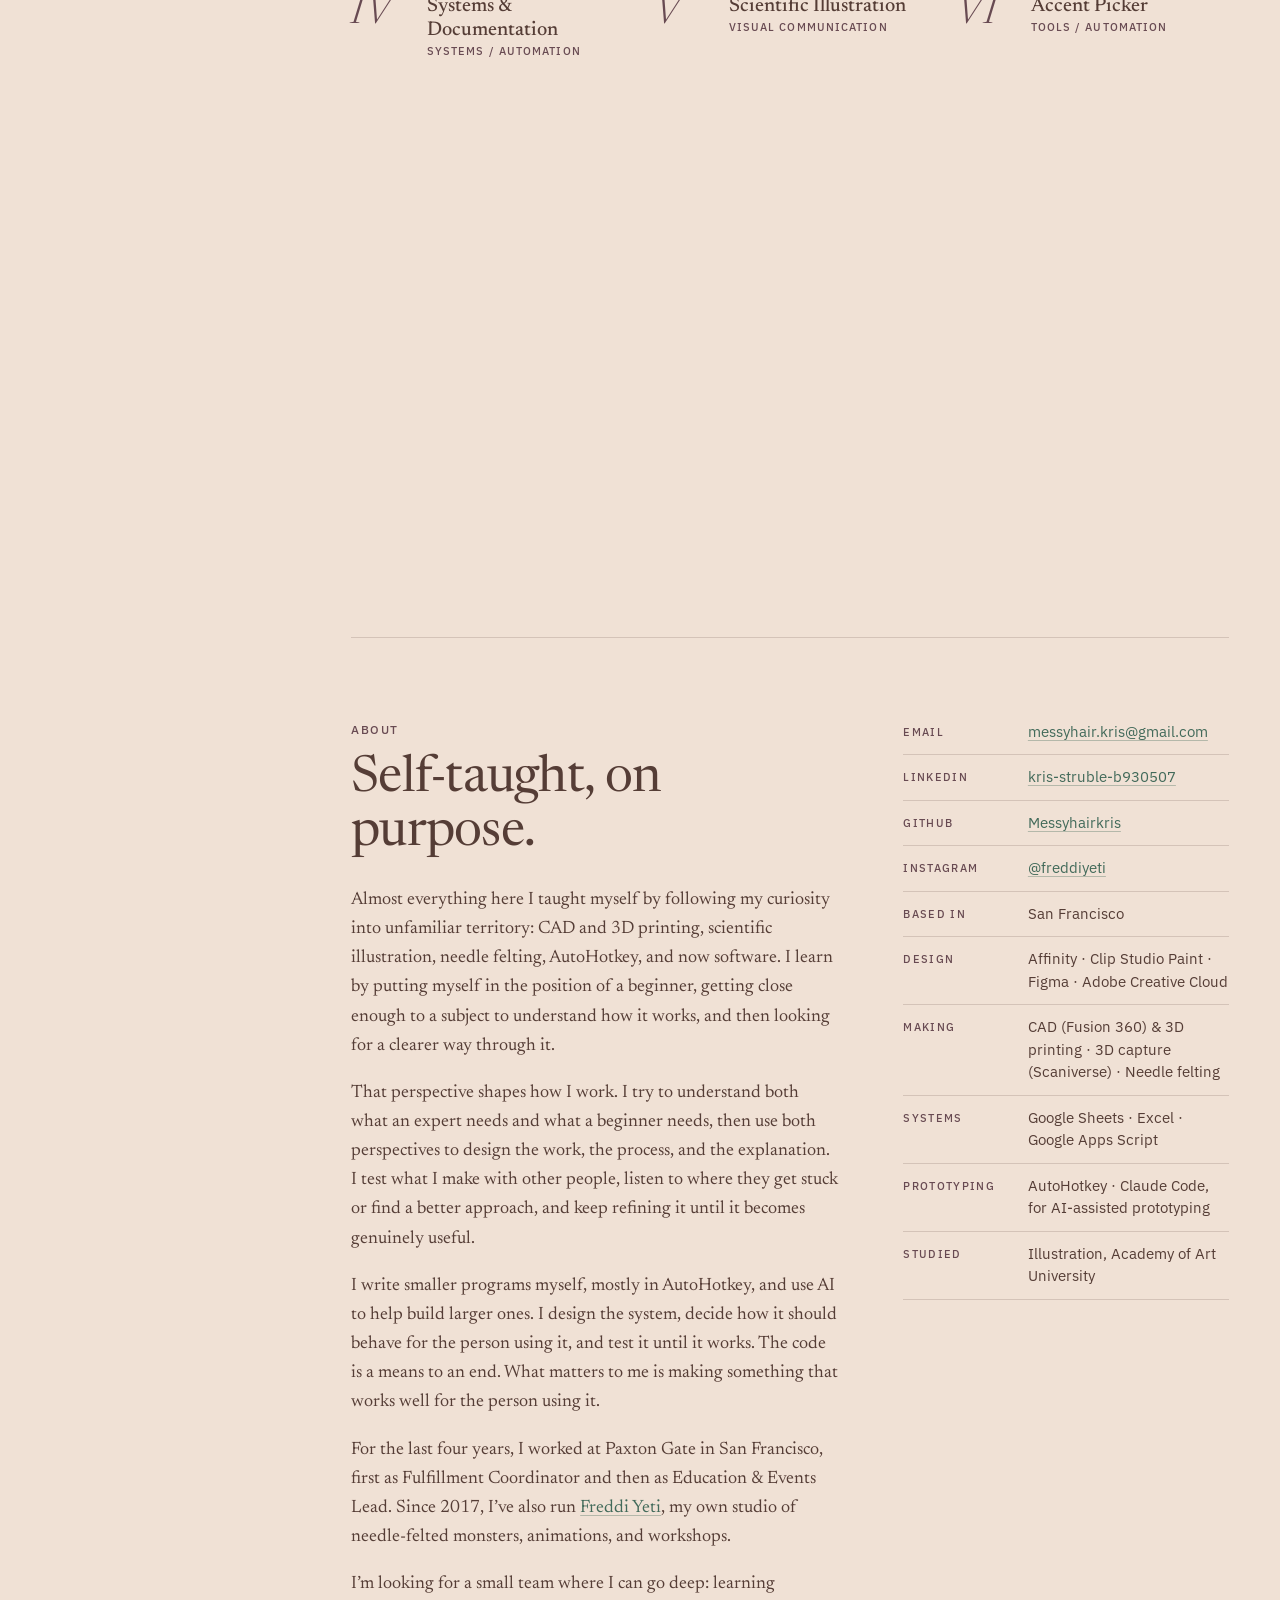
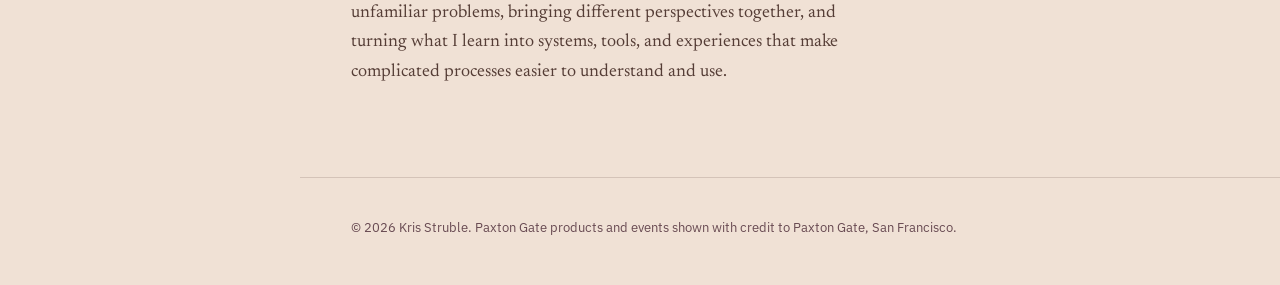
==== commit d2080da7: "Field Scans loads its viewer on arrival, with how-to notes; tools list adds Sheets and Excel Co-Auth" ====
--- a/index.html
+++ b/index.html
@@ -17,9 +17,9 @@
 <link rel="preconnect" href="https://fonts.googleapis.com">
 <link rel="preconnect" href="https://fonts.gstatic.com" crossorigin>
 <link href="https://fonts.googleapis.com/css2?family=IBM+Plex+Mono&amp;family=IBM+Plex+Sans:wght@400;500;600&amp;family=Newsreader:ital,opsz,wght@0,6..72,300;0,6..72,400;0,6..72,500;1,6..72,300;1,6..72,400&amp;display=swap" rel="stylesheet">
-<link rel="stylesheet" href="css/site.css?v=20261003d">
+<link rel="stylesheet" href="css/site.css?v=20261004a">
 <script>document.documentElement.classList.add("js");setTimeout(function(){if(!window.siteReady)document.documentElement.classList.add("no-reveal")},2500)</script>
-<script type="module" src="js/site.js?v=20261003d"></script>
+<script type="module" src="js/site.js?v=20261004a"></script>
 </head>
 <body class="page-home">
 <a class="skip" href="#main">Skip to content</a>
@@ -180,7 +180,8 @@
     <li><span>Based in</span><span>San Francisco</span></li>
     <li><span>Design</span><span>Affinity · Clip Studio Paint · Figma · Adobe Creative Cloud</span></li>
     <li><span>Making</span><span>CAD (Fusion 360) &amp; 3D printing · 3D capture (Scaniverse) · Needle felting</span></li>
-    <li><span>Prototyping</span><span>AutoHotkey · Google Apps Script · Claude Code, for AI-assisted prototyping</span></li>
+    <li><span>Systems</span><span>Google Sheets · Excel · Google Apps Script</span></li>
+    <li><span>Prototyping</span><span>AutoHotkey · Claude Code, for AI-assisted prototyping</span></li>
     <li><span>Studied</span><span>Illustration, Academy of Art University</span></li>
   </ul>
 </section>
--- a/css/site.css
+++ b/css/site.css
@@ -355,6 +355,8 @@
 .embed[data-state="failed"] .embed-icon::before{content:"↻";border:0;margin:0;font:400 30px/1 var(--sans);color:var(--embed-ink);width:auto;height:auto}
 .embed-fallback{position:absolute;inset:0;display:grid;place-items:center;color:var(--embed-ink);font:500 18px/1 var(--sans)}
 .embed-foot{margin-top:10px !important;font:500 13px/1 var(--sans);text-align:right}
+.embed-help{margin:12px 0 0;font:400 13px/1.5 var(--sans);color:var(--stone)}
+.embed-help b{color:var(--ink);font-weight:600}
 @keyframes spin{to{transform:rotate(1turn)}}
 
 /* ── motion ────────────────────────────────────────────────────────── */
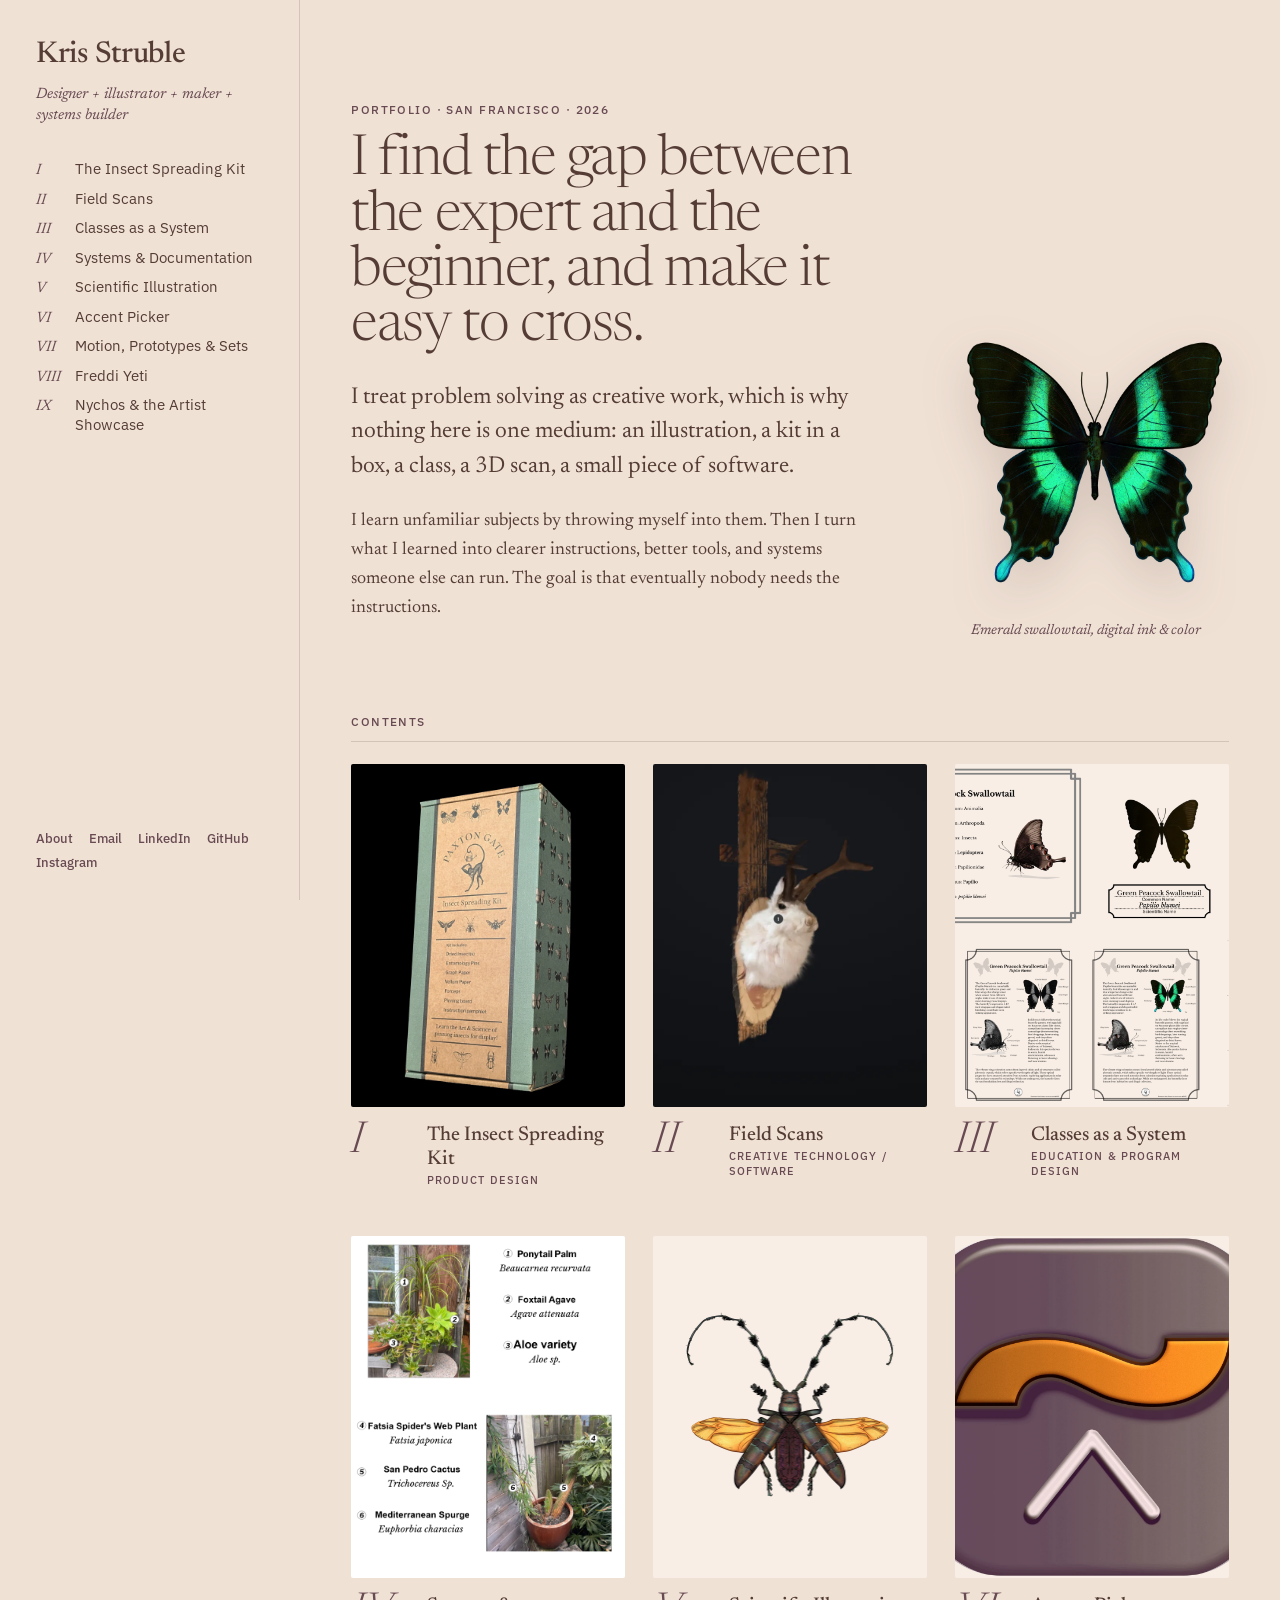
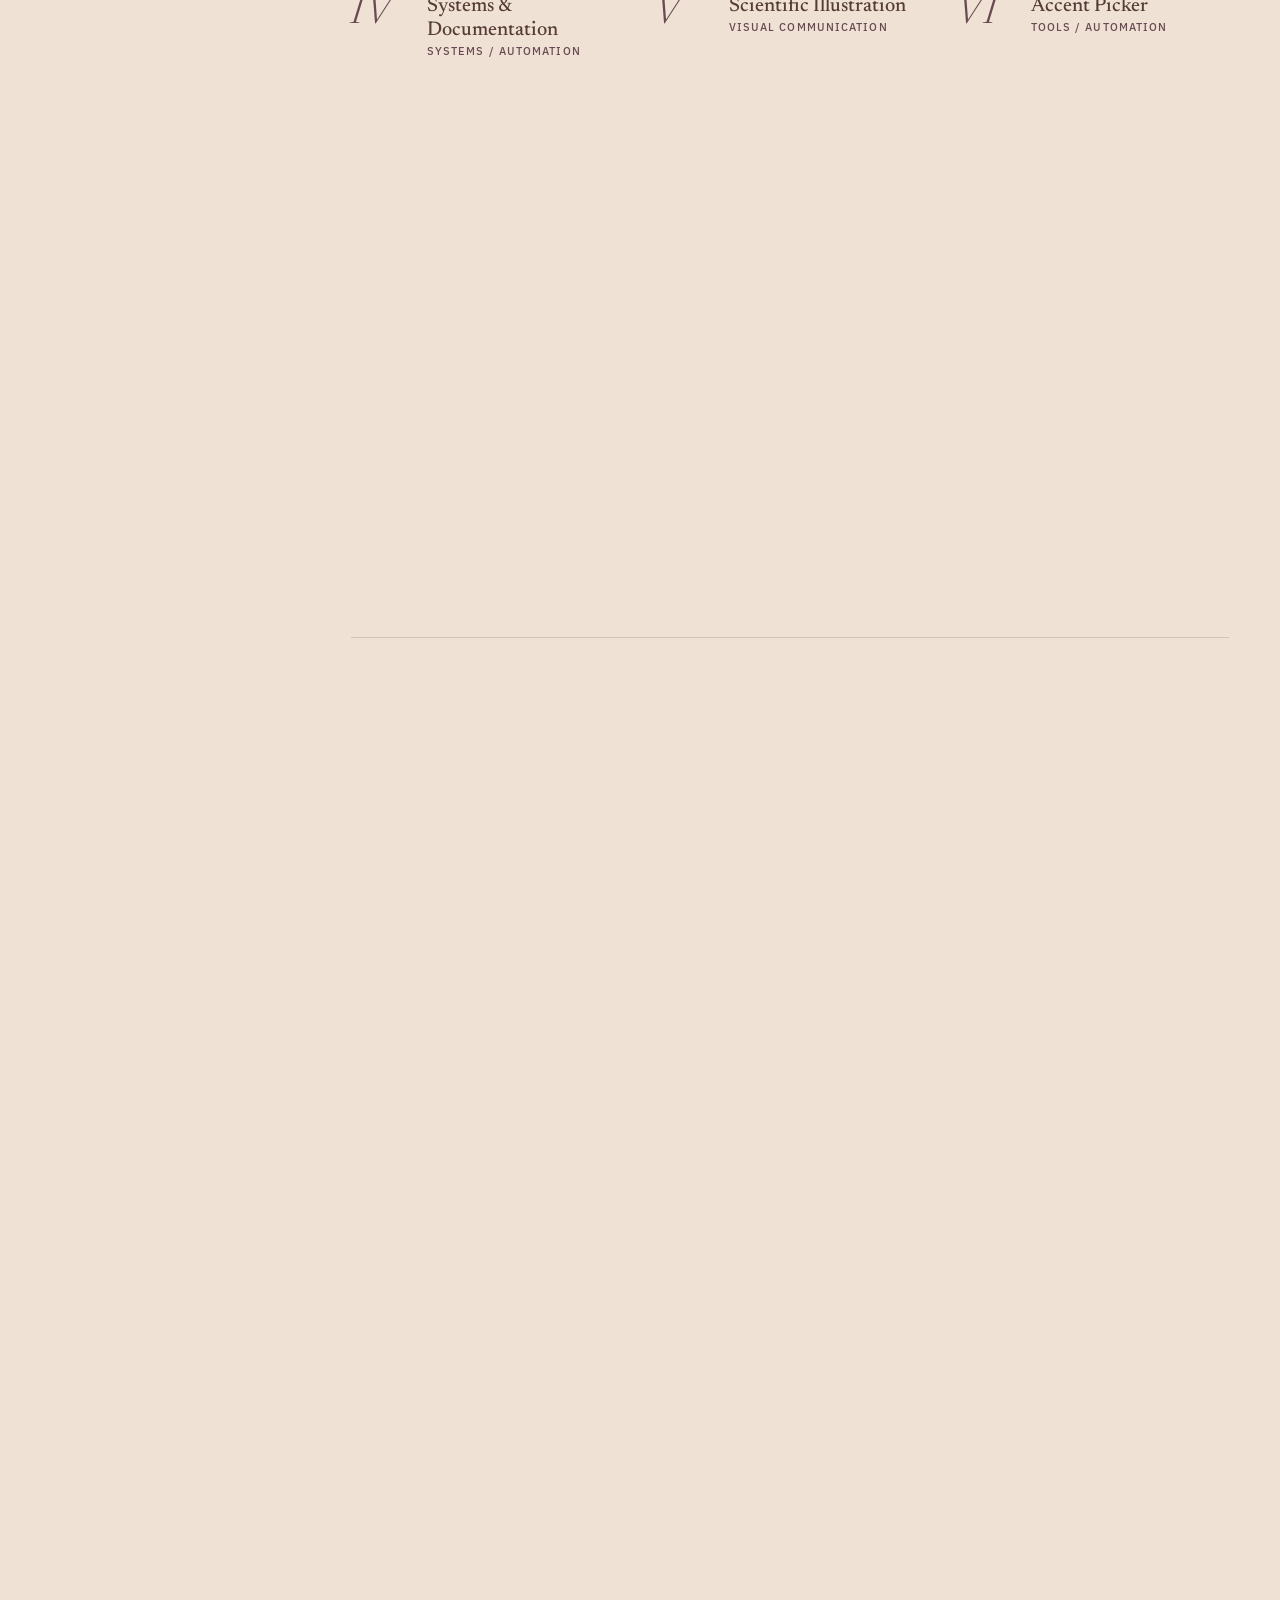
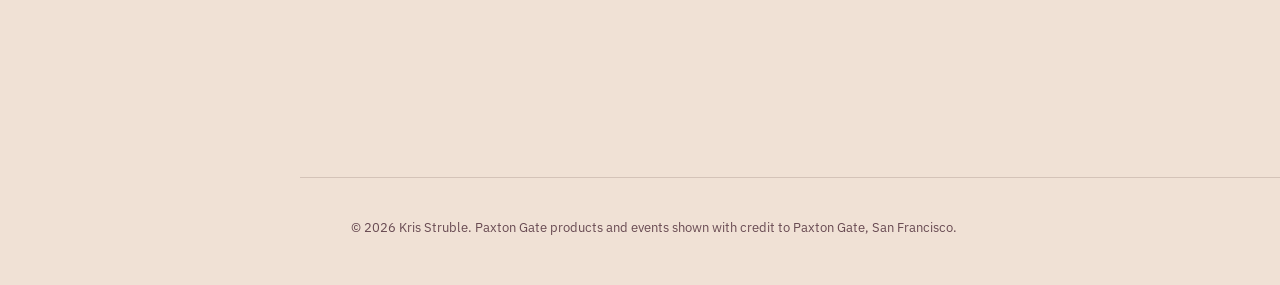
==== commit 071857cc: "Cookieless visit stats (Umami), plus me.html to exclude Kris's own devices Co-Authored-By: Claude Op" ====
--- a/index.html
+++ b/index.html
@@ -20,6 +20,7 @@
 <link rel="stylesheet" href="css/site.css?v=20261004a">
 <script>document.documentElement.classList.add("js");setTimeout(function(){if(!window.siteReady)document.documentElement.classList.add("no-reveal")},2500)</script>
 <script type="module" src="js/site.js?v=20261004a"></script>
+<script defer src="https://cloud.umami.is/script.js" data-website-id="688c40be-6018-49d1-bb95-970aa23d5b86" data-domains="krisstruble.com"></script>
 </head>
 <body class="page-home">
 <a class="skip" href="#main">Skip to content</a>
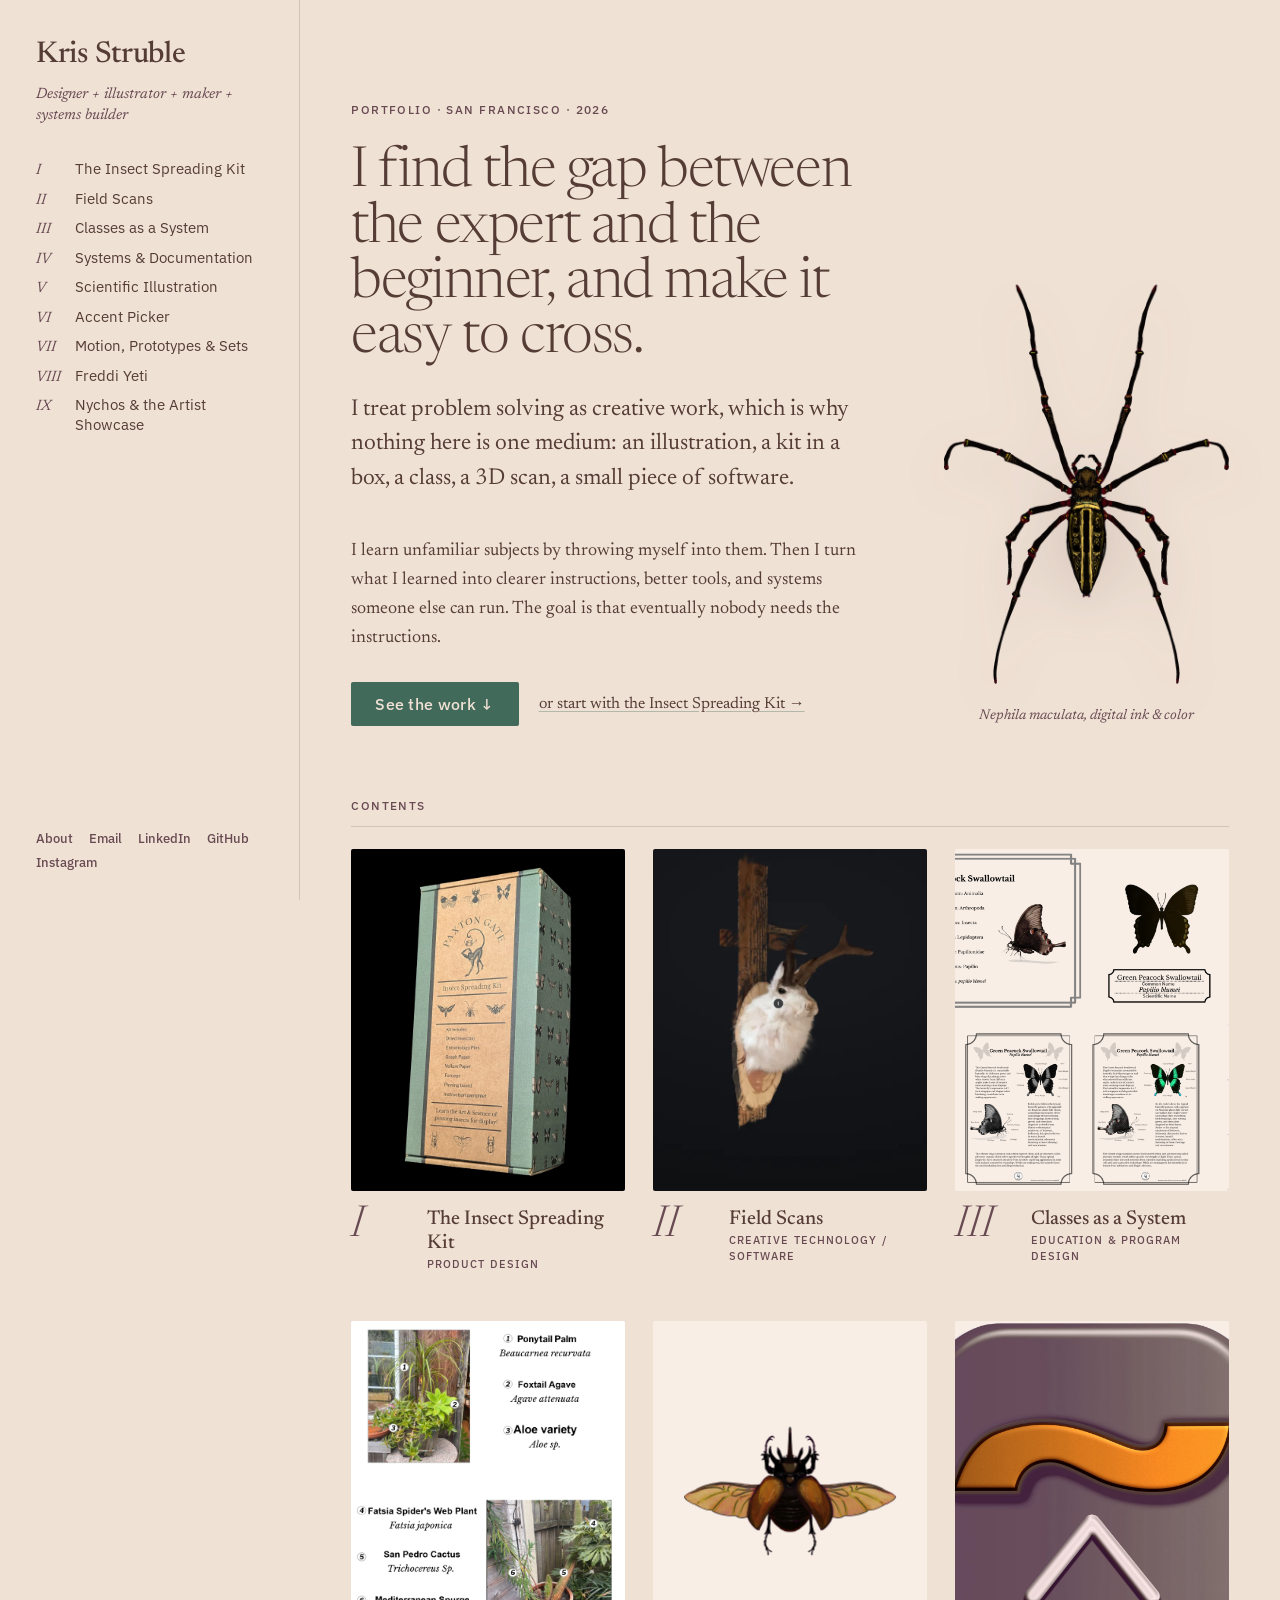
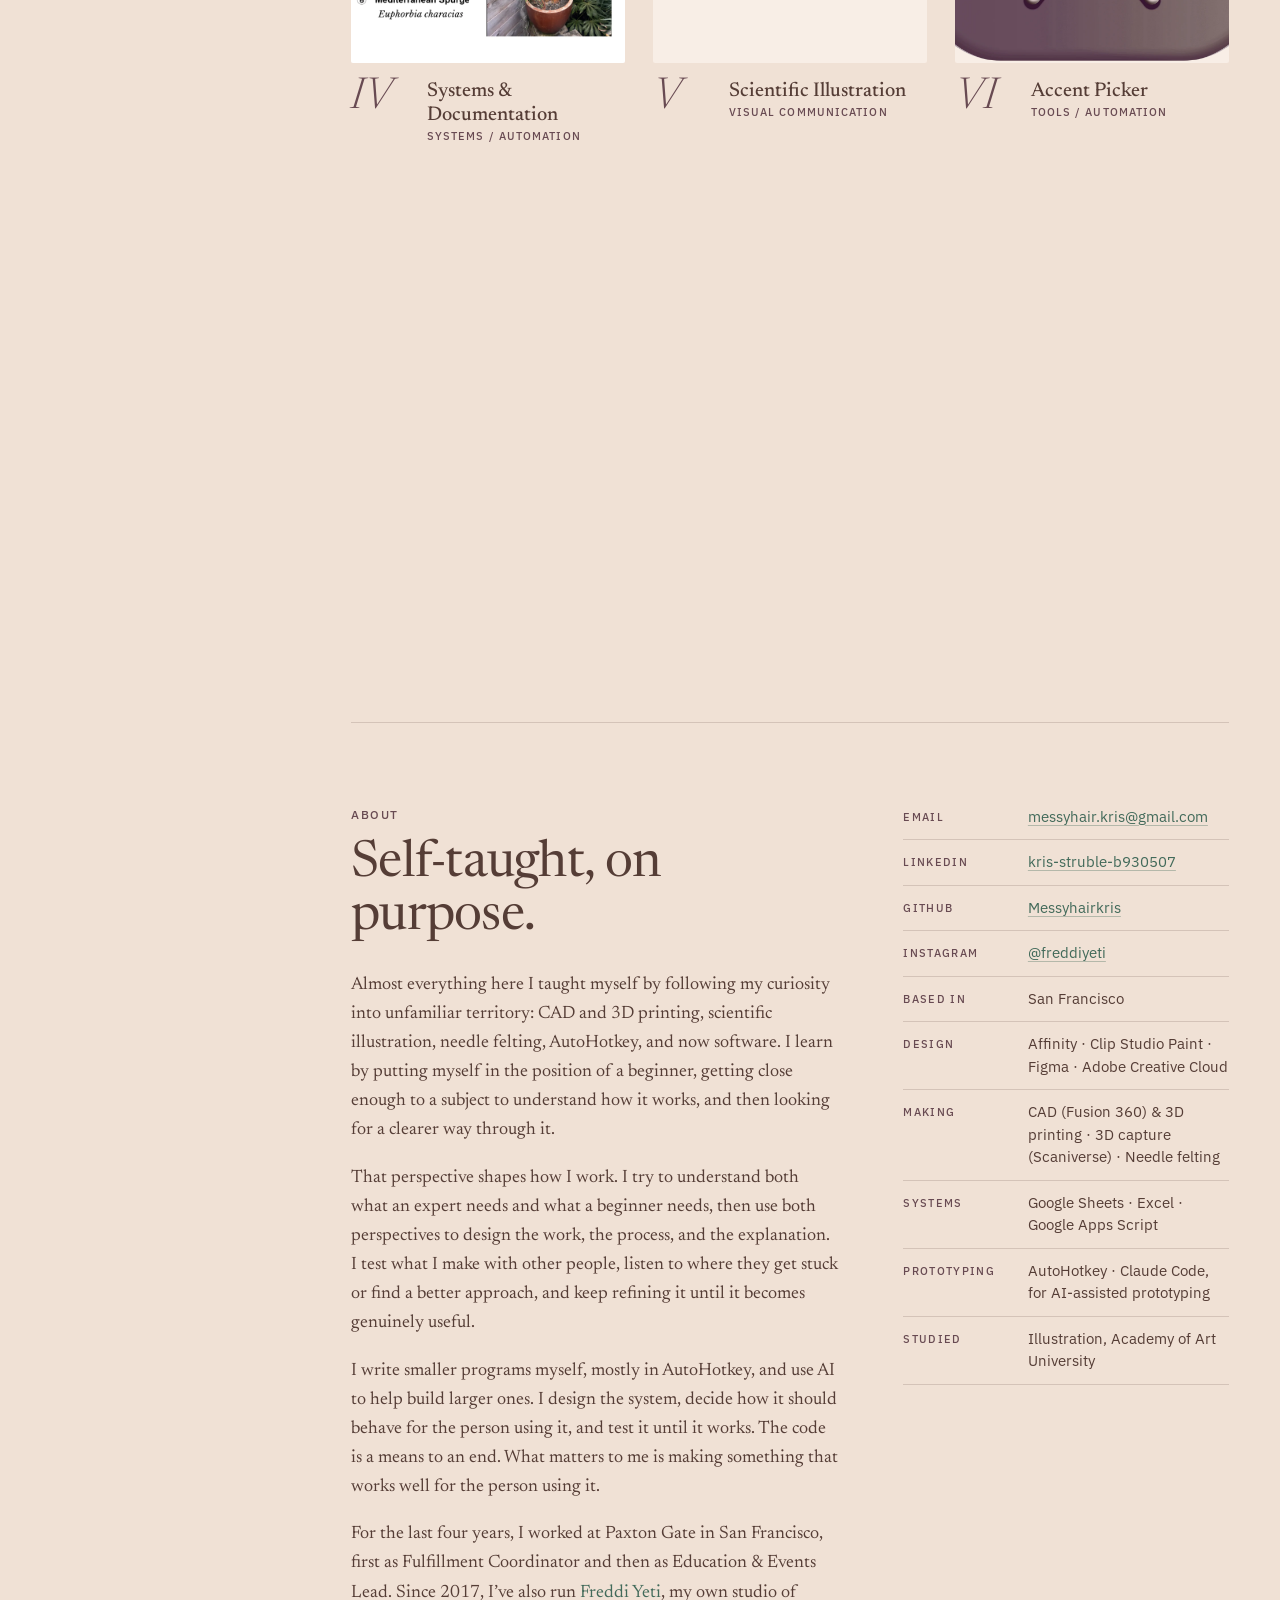
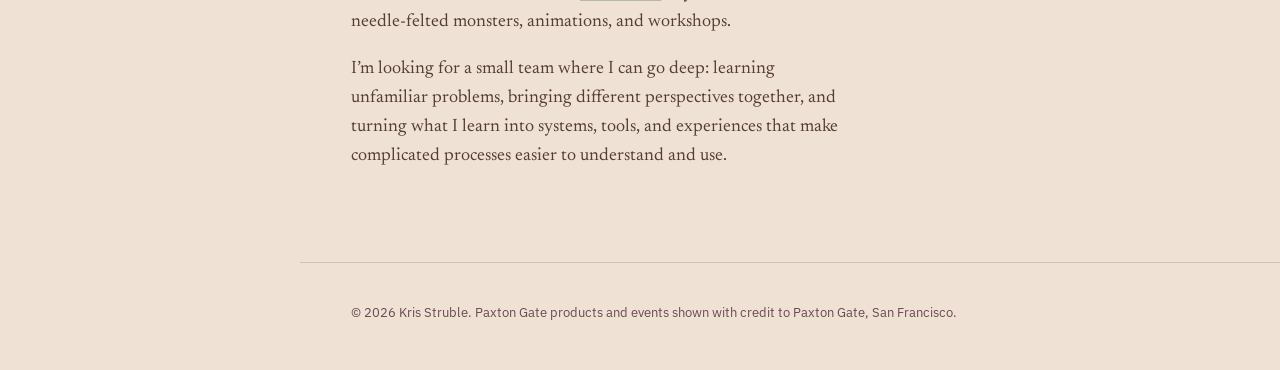
==== commit 570e9962: "Keep visitors moving: See the work button on the home screen, picture Next buttons on phones, click " ====
--- a/index.html
+++ b/index.html
@@ -17,9 +17,9 @@
 <link rel="preconnect" href="https://fonts.googleapis.com">
 <link rel="preconnect" href="https://fonts.gstatic.com" crossorigin>
 <link href="https://fonts.googleapis.com/css2?family=IBM+Plex+Mono&amp;family=IBM+Plex+Sans:wght@400;500;600&amp;family=Newsreader:ital,opsz,wght@0,6..72,300;0,6..72,400;0,6..72,500;1,6..72,300;1,6..72,400&amp;display=swap" rel="stylesheet">
-<link rel="stylesheet" href="css/site.css?v=20261004a">
+<link rel="stylesheet" href="css/site.css?v=20261005b">
 <script>document.documentElement.classList.add("js");setTimeout(function(){if(!window.siteReady)document.documentElement.classList.add("no-reveal")},2500)</script>
-<script type="module" src="js/site.js?v=20261004a"></script>
+<script type="module" src="js/site.js?v=20261005b"></script>
 <script defer src="https://cloud.umami.is/script.js" data-website-id="688c40be-6018-49d1-bb95-970aa23d5b86" data-domains="krisstruble.com"></script>
 </head>
 <body class="page-home">
@@ -59,7 +59,9 @@
     <h1 class="display">I find the gap between the expert and the beginner, and make it easy to cross.</h1>
     <p class="lead">I treat problem solving as creative work, which is why nothing here is one medium:
       an illustration, a kit in a box, a class, a 3D scan, a small piece of software.</p>
-    <p>I learn unfamiliar subjects by throwing myself into them. Then I turn what I learned into clearer instructions,
+    <p class="start"><a class="btn" href="#contents" data-umami-event="home: see the work">See the work ↓</a>
+      <a class="start-alt" href="kit.html" data-umami-event="home: start with the kit">or start with the Insect Spreading Kit →</a></p>
+    <p class="more">I learn unfamiliar subjects by throwing myself into them. Then I turn what I learned into clearer instructions,
       better tools, and systems someone else can run. The goal is that eventually nobody needs the
       instructions.</p>
   </div>
@@ -91,58 +93,58 @@
   </figure>
 </section>
 
-<section class="contents" aria-labelledby="contents-title">
+<section class="contents" id="contents" aria-labelledby="contents-title">
   <h2 class="label" id="contents-title">Contents</h2>
   <ol class="tiles">
-      <li><a class="tile" href="kit.html">
+      <li><a class="tile" href="kit.html" data-umami-event="home tile" data-umami-event-chapter="kit">
         <span class="tile-img"><img src="img/Paxton_Gate_Spreading_kit_1800x1800.webp" data-cover="kit" loading="lazy" alt=""></span>
         <span class="tile-num">I</span>
         <span class="tile-title">The Insect Spreading Kit</span>
         <span class="tile-tag">Product Design</span>
       </a></li>
-      <li><a class="tile" href="scans.html">
+      <li><a class="tile" href="scans.html" data-umami-event="home tile" data-umami-event-chapter="scans">
         <span class="tile-img"><img src="img/field-scans-poster.webp" data-cover="scans" loading="lazy" alt=""></span>
         <span class="tile-num">II</span>
         <span class="tile-title">Field Scans</span>
         <span class="tile-tag">Creative Technology / Software</span>
       </a></li>
-      <li><a class="tile" href="classes.html">
+      <li><a class="tile" href="classes.html" data-umami-event="home tile" data-umami-event-chapter="classes">
         <span class="tile-img"><img src="img/green-peacock-swallowtail-papilio-blumei-infosheet.webp" data-cover="classes" loading="lazy" alt=""></span>
         <span class="tile-num">III</span>
         <span class="tile-title">Classes as a System</span>
         <span class="tile-tag">Education &amp; Program Design</span>
       </a></li>
-      <li><a class="tile" href="systems.html">
+      <li><a class="tile" href="systems.html" data-umami-event="home tile" data-umami-event-chapter="systems">
         <span class="tile-img"><img src="img/patio-plant-guide-p1.webp" data-cover="systems" loading="lazy" alt=""></span>
         <span class="tile-num">IV</span>
         <span class="tile-title">Systems &amp; Documentation</span>
         <span class="tile-tag">Systems / Automation</span>
       </a></li>
-      <li><a class="tile" href="illustration.html">
+      <li><a class="tile" href="illustration.html" data-umami-event="home tile" data-umami-event-chapter="illustration">
         <span class="tile-img"><img class="whole" src="img/sphingidae.webp" data-pool="img/sphingidae.webp|img/color-styx-deaths-head.webp|img/color-chrysiridia-rhipheus-sunset-moth.webp|img/emerald-swallowtail-color.webp|img/eupatorus-gracilicornis5-horn-beetle-male-color.webp|img/color-prosopocoilus-astacoides-red-stag-beetle-female.webp|img/color-tonkin-s-longhorn-beetle-diastocera-wallichi-toninensis-male.webp|img/mantiscolor.webp" data-cover="illustration" loading="lazy" alt=""></span>
         <span class="tile-num">V</span>
         <span class="tile-title">Scientific Illustration</span>
         <span class="tile-tag">Visual Communication</span>
       </a></li>
-      <li><a class="tile" href="accents.html">
+      <li><a class="tile" href="accents.html" data-umami-event="home tile" data-umami-event-chapter="accents">
         <span class="tile-img"><img src="img/accent-picker-icon.webp" data-cover="accents" loading="lazy" alt=""></span>
         <span class="tile-num">VI</span>
         <span class="tile-title">Accent Picker</span>
         <span class="tile-tag">Tools / Automation</span>
       </a></li>
-      <li><a class="tile" href="motion.html">
+      <li><a class="tile" href="motion.html" data-umami-event="home tile" data-umami-event-chapter="motion">
         <span class="tile-img"><img src="img/figma-go-take-a-hike.webp" data-cover="motion" loading="lazy" alt=""></span>
         <span class="tile-num">VII</span>
         <span class="tile-title">Motion, Prototypes &amp; Sets</span>
         <span class="tile-tag">Motion / Interaction / Prototyping</span>
       </a></li>
-      <li><a class="tile" href="freddi.html">
+      <li><a class="tile" href="freddi.html" data-umami-event="home tile" data-umami-event-chapter="freddi">
         <span class="tile-img"><img src="img/fy-presidio.webp" data-cover="freddi" loading="lazy" alt=""></span>
         <span class="tile-num">VIII</span>
         <span class="tile-title">Freddi Yeti</span>
         <span class="tile-tag">Character / Physical Making</span>
       </a></li>
-      <li><a class="tile" href="events.html">
+      <li><a class="tile" href="events.html" data-umami-event="home tile" data-umami-event-chapter="events">
         <span class="tile-img"><img src="img/completed-nychos-mural-paxton-gate.webp" data-cover="events" loading="lazy" alt=""></span>
         <span class="tile-num">IX</span>
         <span class="tile-title">Nychos &amp; the Artist Showcase</span>
--- a/css/site.css
+++ b/css/site.css
@@ -119,8 +119,32 @@
 .about p{max-width:var(--measure)}
 .facts{list-style:none;margin:0;padding:0;font:400 15px/1.5 var(--sans);align-self:start}
 .facts li{display:grid;grid-template-columns:7.5em 1fr;gap:12px;padding:11px 0;border-bottom:1px solid var(--rule)}
+.facts li>span{min-width:0;overflow-wrap:anywhere}
 .facts li>span:first-child{font:500 11px/2 var(--sans);letter-spacing:.12em;text-transform:uppercase;color:var(--stone)}
 @media (max-width:760px){.intro,.about{grid-template-columns:1fr}.intro-figure{max-width:260px;order:-1}}
+
+/* the way into the work: last on wide screens, straight after the lead on phones */
+.intro-text{display:flex;flex-direction:column}
+.intro-text .start{order:2;display:flex;flex-wrap:wrap;align-items:center;gap:12px 20px;margin:.6em 0 0}
+.btn{display:inline-block;padding:14px 24px;background:var(--accent);color:var(--paper);border-radius:2px;
+  font:500 16px/1 var(--sans);letter-spacing:.02em;text-decoration:none;transition:transform .35s var(--ease),box-shadow .35s var(--ease)}
+.btn:hover{transform:translateY(-2px);box-shadow:0 12px 24px -14px rgba(var(--shadow),.6)}
+.start-alt{font:400 16px/1.4 var(--serif);color:var(--ink)}
+.start-alt:hover{color:var(--accent)}
+.contents{scroll-margin-top:24px}
+@media (max-width:760px){
+  .intro{padding-top:28px;gap:18px}
+  /* a smaller drawing, so the headline and the button share the first screen */
+  .intro-figure{max-width:none}
+  .intro-figure img{width:auto;max-width:100%;max-height:30svh;margin:0 auto;display:block}
+  .intro-text .start{order:1;margin:0 0 1.2em}
+  .intro-text .more{order:2}
+  .contents{scroll-margin-top:72px}
+}
+@media (max-width:760px) and (max-height:740px){
+  .intro-figure img{max-height:19svh}
+  .intro-figure figcaption{display:none}
+}
 
 /* ── a chapter ─────────────────────────────────────────────────────── */
 .chapter-head{display:grid;grid-template-columns:minmax(0,1.1fr) minmax(0,.9fr);gap:clamp(28px,5vw,72px);
@@ -319,7 +343,22 @@
 .pager .t{font:500 20px/1.2 var(--serif)}
 .pager-next{text-align:right;grid-template-columns:1fr auto !important}
 .pager-next .num{order:2}
-@media (max-width:600px){.pager{grid-template-columns:1fr}}
+.pager-thumb{display:none}
+/* phones: the next chapter comes first, as a big button with its picture */
+@media (max-width:600px){
+  .pager{display:flex;flex-direction:column-reverse;gap:14px}
+  .pager-next{grid-template-columns:76px 1fr !important;grid-template-rows:auto auto;text-align:left;align-items:center !important;
+    column-gap:16px;padding:14px 16px !important;background:var(--accent) !important;color:var(--paper) !important}
+  .pager-next .pager-thumb{display:block;grid-row:1/3;width:76px;height:76px;overflow:hidden;border-radius:2px;background:var(--card)}
+  .pager-thumb img{width:100%;height:100%;object-fit:cover}
+  .pager-thumb img.whole{object-fit:contain;padding:8%}
+  .pager-next .label{grid-column:2;margin:0;color:inherit;opacity:.85}
+  .pager-next .num{display:none}
+  .pager-next .t{grid-column:2;font-size:21px}
+  .pager-prev{padding:14px 16px !important}
+  .pager-next:not(:has(.pager-thumb)){grid-template-columns:1fr !important}
+  .pager-next:not(:has(.pager-thumb)) :is(.label,.t){grid-column:1}
+}
 
 /* model-viewer */
 model-viewer{width:100%;height:min(70vh,560px);background:var(--card);border-radius:2px;--poster-color:transparent}
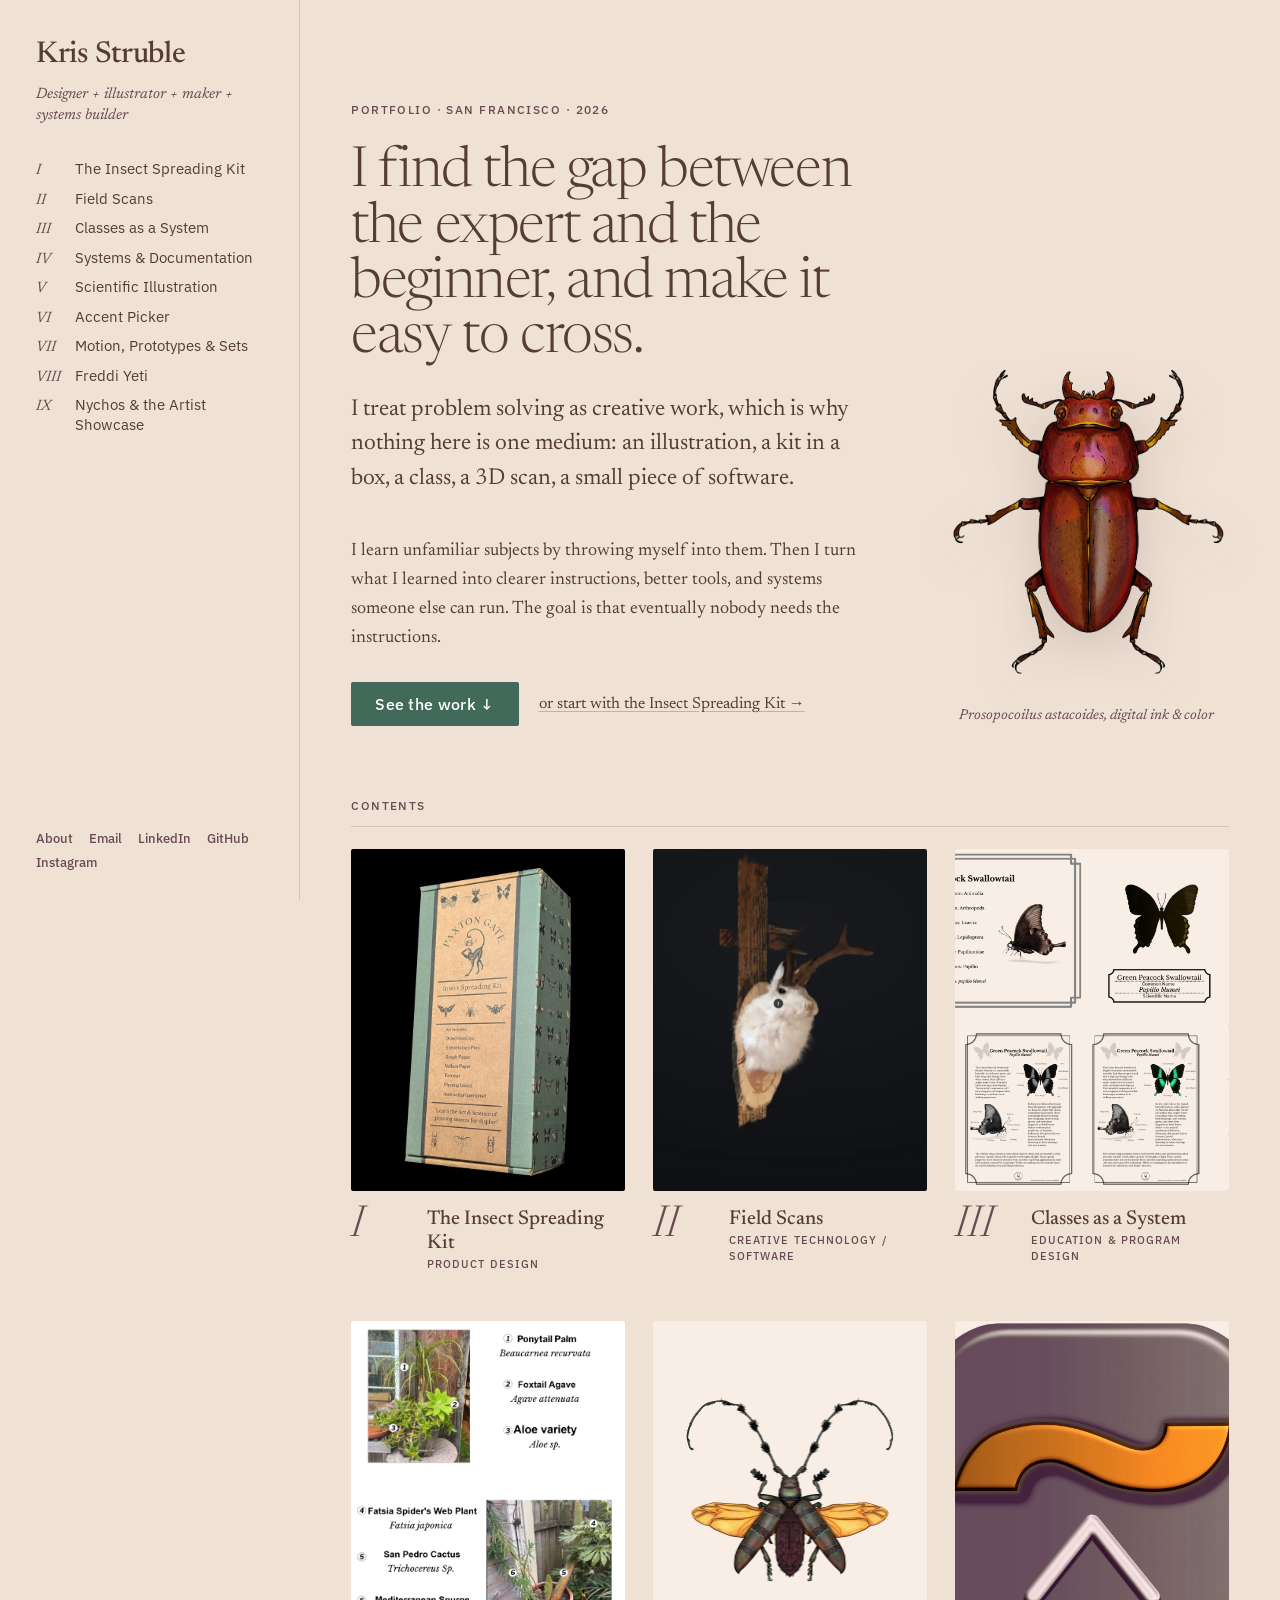
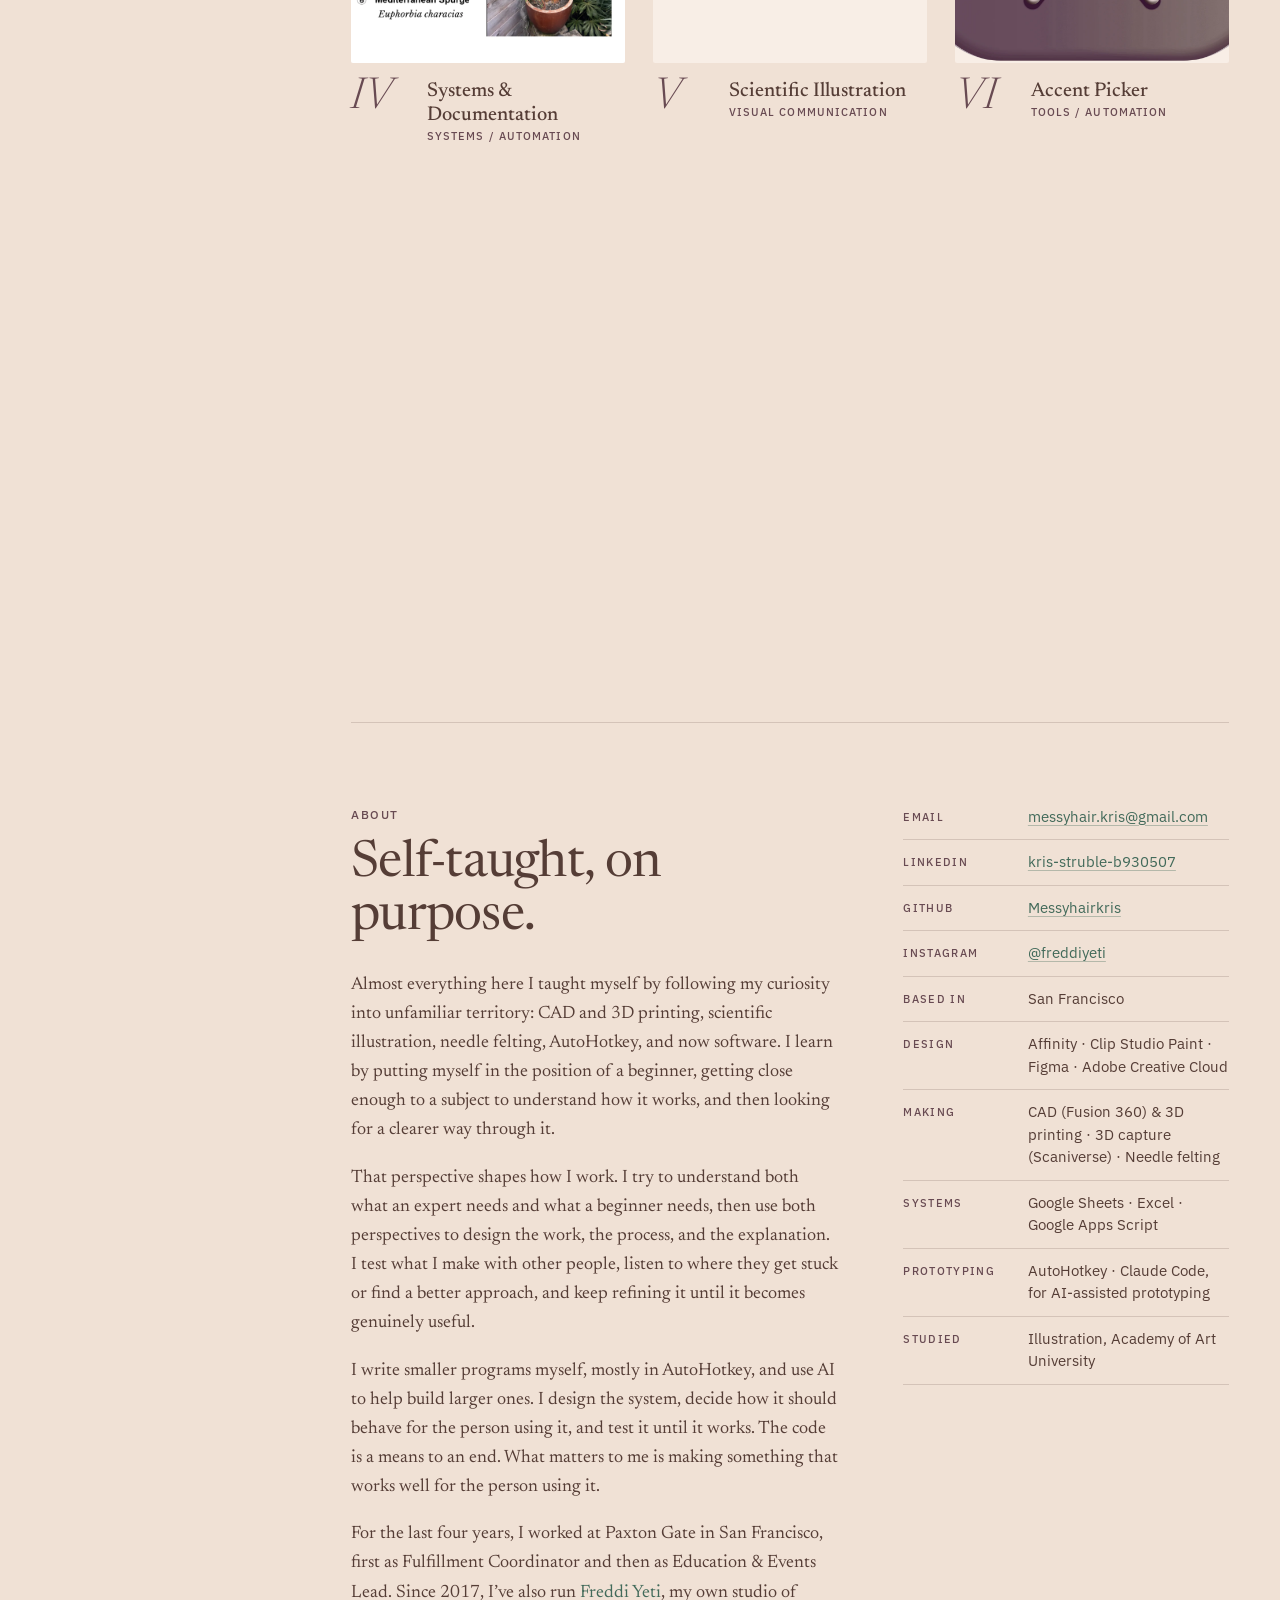
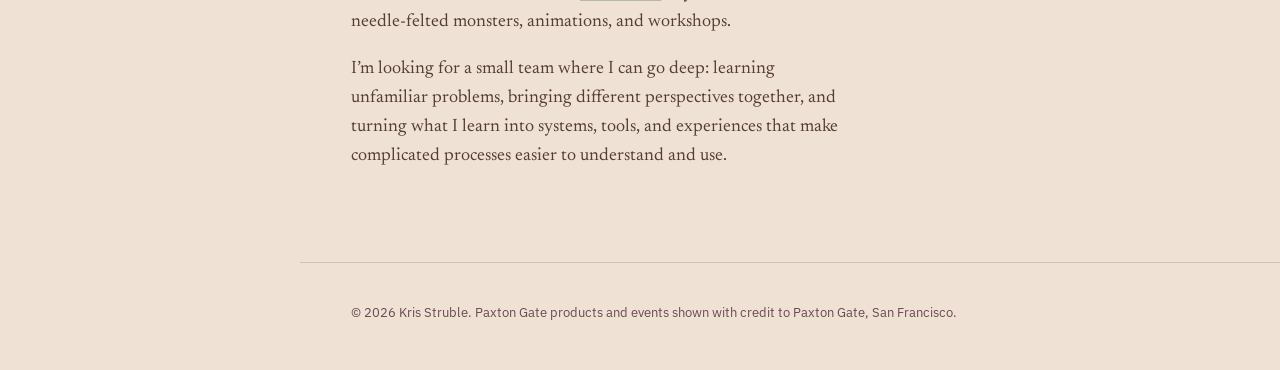
==== commit a740fa69: "Buttons keep white text after a tap on iPhone Co-Authored-By: Claude Opus 5.5 <noreply@anthropic.com" ====
--- a/index.html
+++ b/index.html
@@ -17,9 +17,9 @@
 <link rel="preconnect" href="https://fonts.googleapis.com">
 <link rel="preconnect" href="https://fonts.gstatic.com" crossorigin>
 <link href="https://fonts.googleapis.com/css2?family=IBM+Plex+Mono&amp;family=IBM+Plex+Sans:wght@400;500;600&amp;family=Newsreader:ital,opsz,wght@0,6..72,300;0,6..72,400;0,6..72,500;1,6..72,300;1,6..72,400&amp;display=swap" rel="stylesheet">
-<link rel="stylesheet" href="css/site.css?v=20261005b">
+<link rel="stylesheet" href="css/site.css?v=20261005c">
 <script>document.documentElement.classList.add("js");setTimeout(function(){if(!window.siteReady)document.documentElement.classList.add("no-reveal")},2500)</script>
-<script type="module" src="js/site.js?v=20261005b"></script>
+<script type="module" src="js/site.js?v=20261005c"></script>
 <script defer src="https://cloud.umami.is/script.js" data-website-id="688c40be-6018-49d1-bb95-970aa23d5b86" data-domains="krisstruble.com"></script>
 </head>
 <body class="page-home">
--- a/css/site.css
+++ b/css/site.css
@@ -126,8 +126,9 @@
 /* the way into the work: last on wide screens, straight after the lead on phones */
 .intro-text{display:flex;flex-direction:column}
 .intro-text .start{order:2;display:flex;flex-wrap:wrap;align-items:center;gap:12px 20px;margin:.6em 0 0}
-.btn{display:inline-block;padding:14px 24px;background:var(--accent);color:var(--paper);border-radius:2px;
+.btn{display:inline-block;padding:14px 24px;background:var(--accent);color:#fff;border-radius:2px;
   font:500 16px/1 var(--sans);letter-spacing:.02em;text-decoration:none;transition:transform .35s var(--ease),box-shadow .35s var(--ease)}
+.btn:is(:hover,:active,:focus,:visited){color:#fff}
 .btn:hover{transform:translateY(-2px);box-shadow:0 12px 24px -14px rgba(var(--shadow),.6)}
 .start-alt{font:400 16px/1.4 var(--serif);color:var(--ink)}
 .start-alt:hover{color:var(--accent)}
@@ -348,7 +349,7 @@
 @media (max-width:600px){
   .pager{display:flex;flex-direction:column-reverse;gap:14px}
   .pager-next{grid-template-columns:76px 1fr !important;grid-template-rows:auto auto;text-align:left;align-items:center !important;
-    column-gap:16px;padding:14px 16px !important;background:var(--accent) !important;color:var(--paper) !important}
+    column-gap:16px;padding:14px 16px !important;background:var(--accent) !important;color:#fff !important}
   .pager-next .pager-thumb{display:block;grid-row:1/3;width:76px;height:76px;overflow:hidden;border-radius:2px;background:var(--card)}
   .pager-thumb img{width:100%;height:100%;object-fit:cover}
   .pager-thumb img.whole{object-fit:contain;padding:8%}
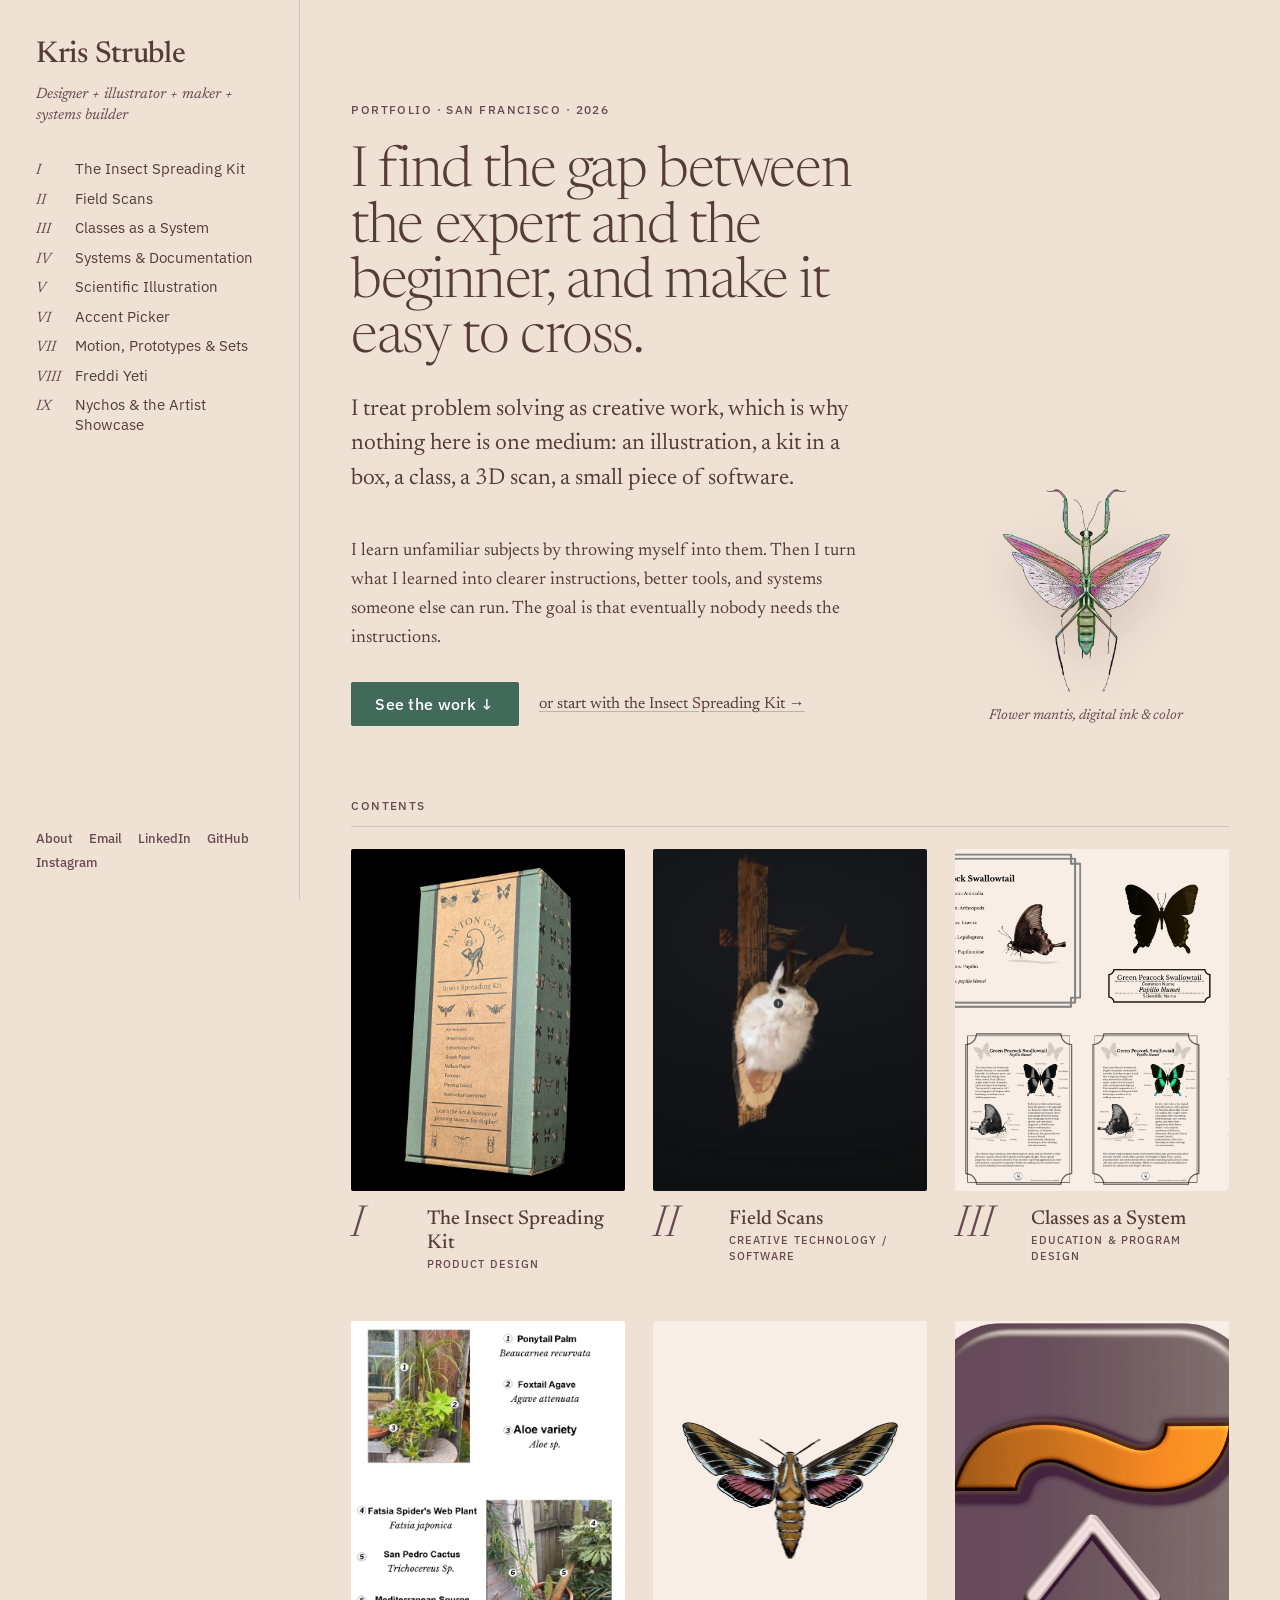
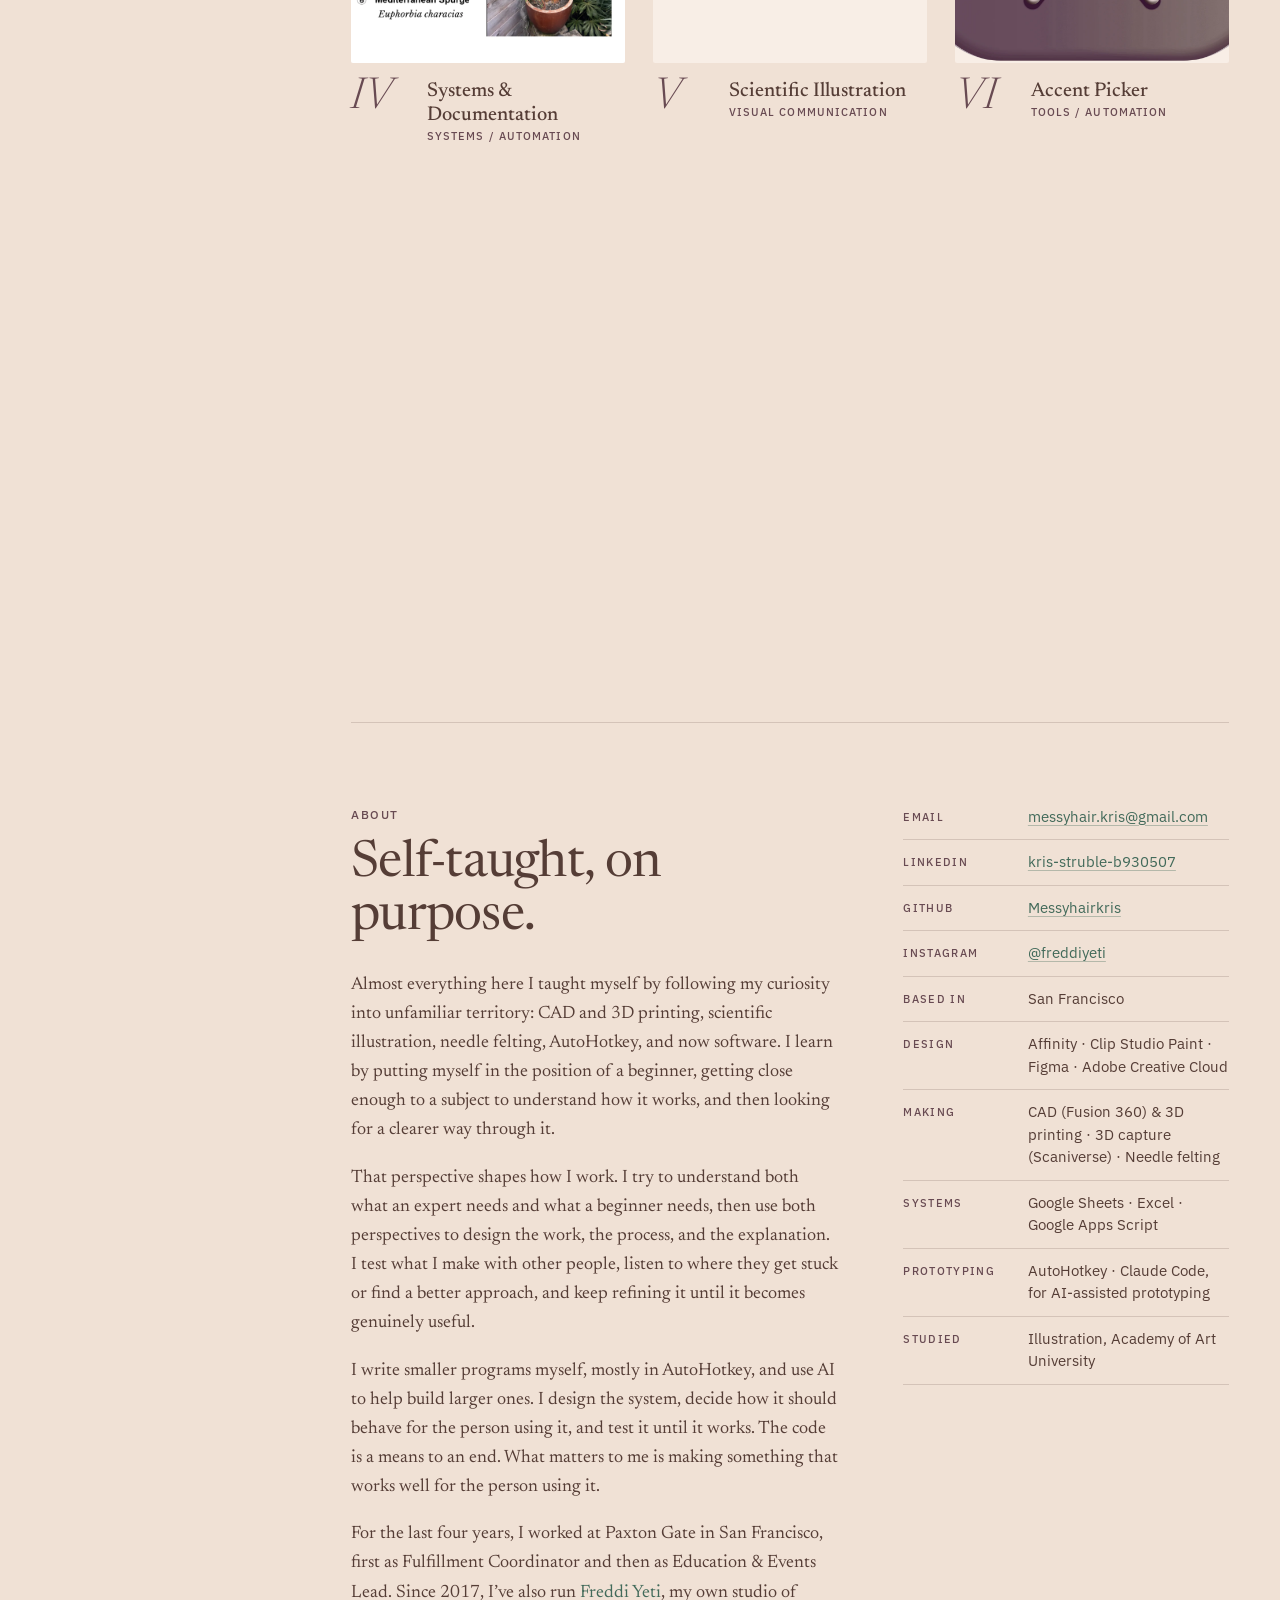
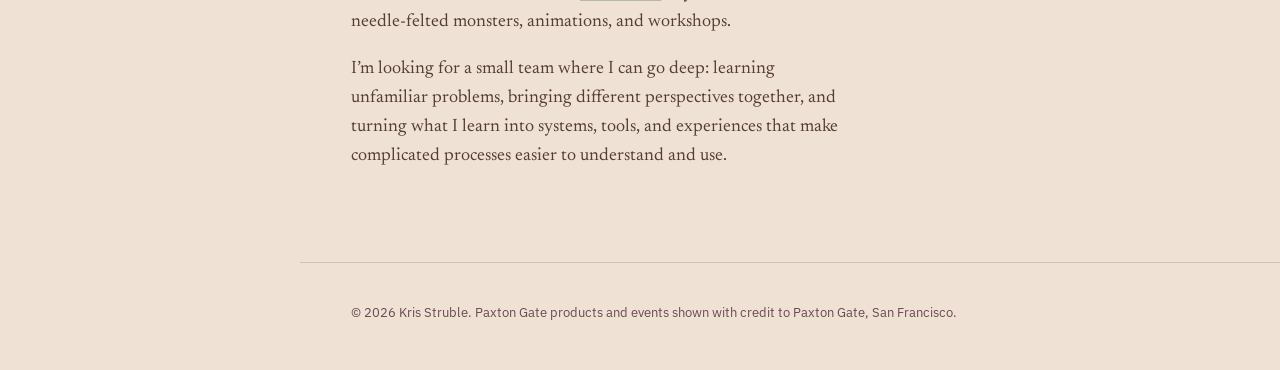
==== commit 8b4150d8: "Kit: each version's photo sits with its text on phones; Near Future described as an enrichment progr" ====
--- a/index.html
+++ b/index.html
@@ -17,9 +17,9 @@
 <link rel="preconnect" href="https://fonts.googleapis.com">
 <link rel="preconnect" href="https://fonts.gstatic.com" crossorigin>
 <link href="https://fonts.googleapis.com/css2?family=IBM+Plex+Mono&amp;family=IBM+Plex+Sans:wght@400;500;600&amp;family=Newsreader:ital,opsz,wght@0,6..72,300;0,6..72,400;0,6..72,500;1,6..72,300;1,6..72,400&amp;display=swap" rel="stylesheet">
-<link rel="stylesheet" href="css/site.css?v=20261005c">
+<link rel="stylesheet" href="css/site.css?v=20261005e">
 <script>document.documentElement.classList.add("js");setTimeout(function(){if(!window.siteReady)document.documentElement.classList.add("no-reveal")},2500)</script>
-<script type="module" src="js/site.js?v=20261005c"></script>
+<script type="module" src="js/site.js?v=20261005e"></script>
 <script defer src="https://cloud.umami.is/script.js" data-website-id="688c40be-6018-49d1-bb95-970aa23d5b86" data-domains="krisstruble.com"></script>
 </head>
 <body class="page-home">
--- a/css/site.css
+++ b/css/site.css
@@ -279,6 +279,18 @@
 .compare .label{display:block;margin-bottom:8px}
 .compare h3{font:400 clamp(24px,2.4vw,32px)/1.1 var(--serif);margin:0 0 .4em}
 @media (max-width:760px){.compare{grid-template-columns:1fr}.compare>div+div{padding-left:0;border-left:0;border-top:1px solid var(--rule)}}
+/* compare with a photo under each side; on phones each photo follows its own text */
+.compare.with-figs{grid-template-rows:auto auto;grid-auto-flow:column}
+.compare.with-figs>figure{margin:0;padding:6px 28px 22px 0}
+.compare.with-figs>.col2{padding-left:28px;padding-right:0;border-left:1px solid var(--rule)}
+.compare.with-figs img{width:100%;aspect-ratio:4/5;object-fit:cover}
+.compare.with-figs img.whole{object-fit:contain;background:var(--card)}
+@media (max-width:760px){
+  .compare.with-figs{grid-auto-flow:row;grid-template-rows:none}
+  .compare.with-figs>.col2{padding-left:0;border-left:0}
+  .compare.with-figs>figure{padding-right:0}
+  .compare.with-figs>div.col2{border-top:1px solid var(--rule)}
+}
 
 /* a checked list of what was produced */
 .checks{list-style:none;margin:0;padding:0;display:grid;grid-template-columns:repeat(auto-fit,minmax(220px,1fr));gap:0 28px}
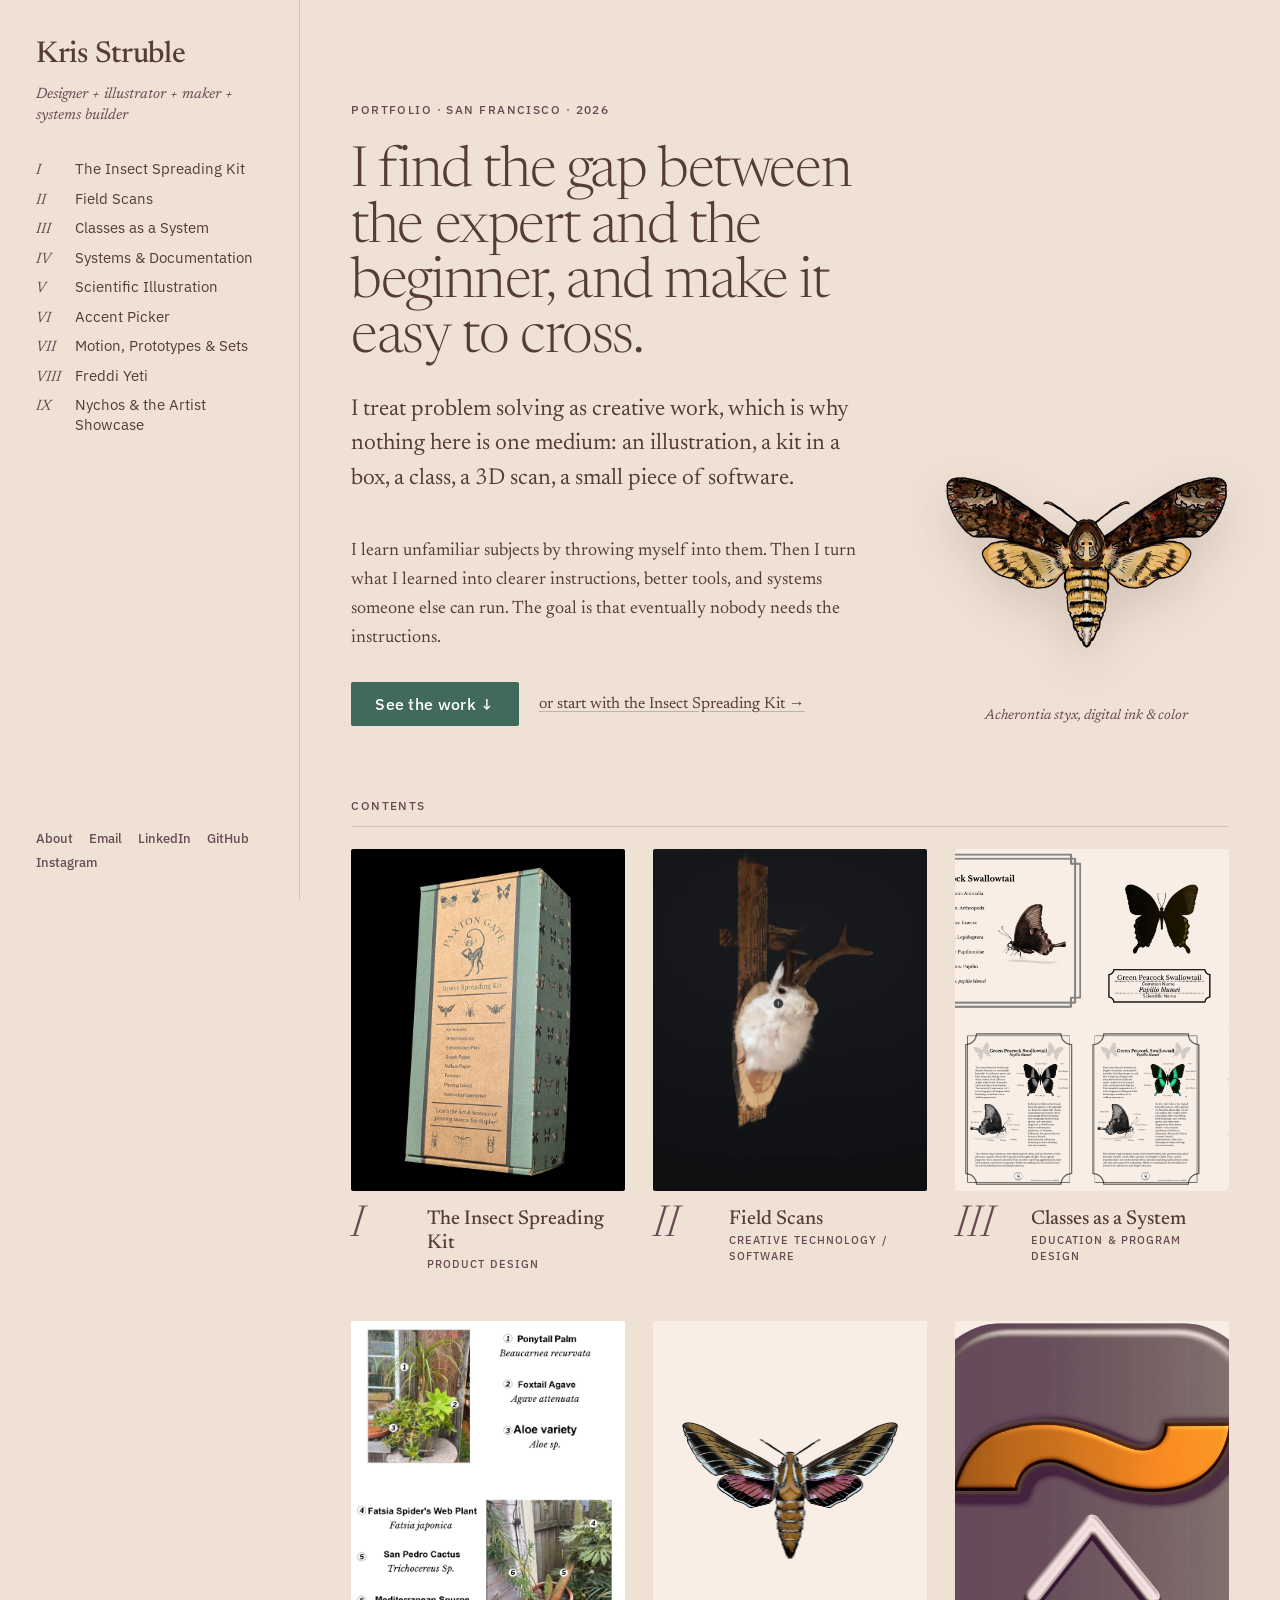
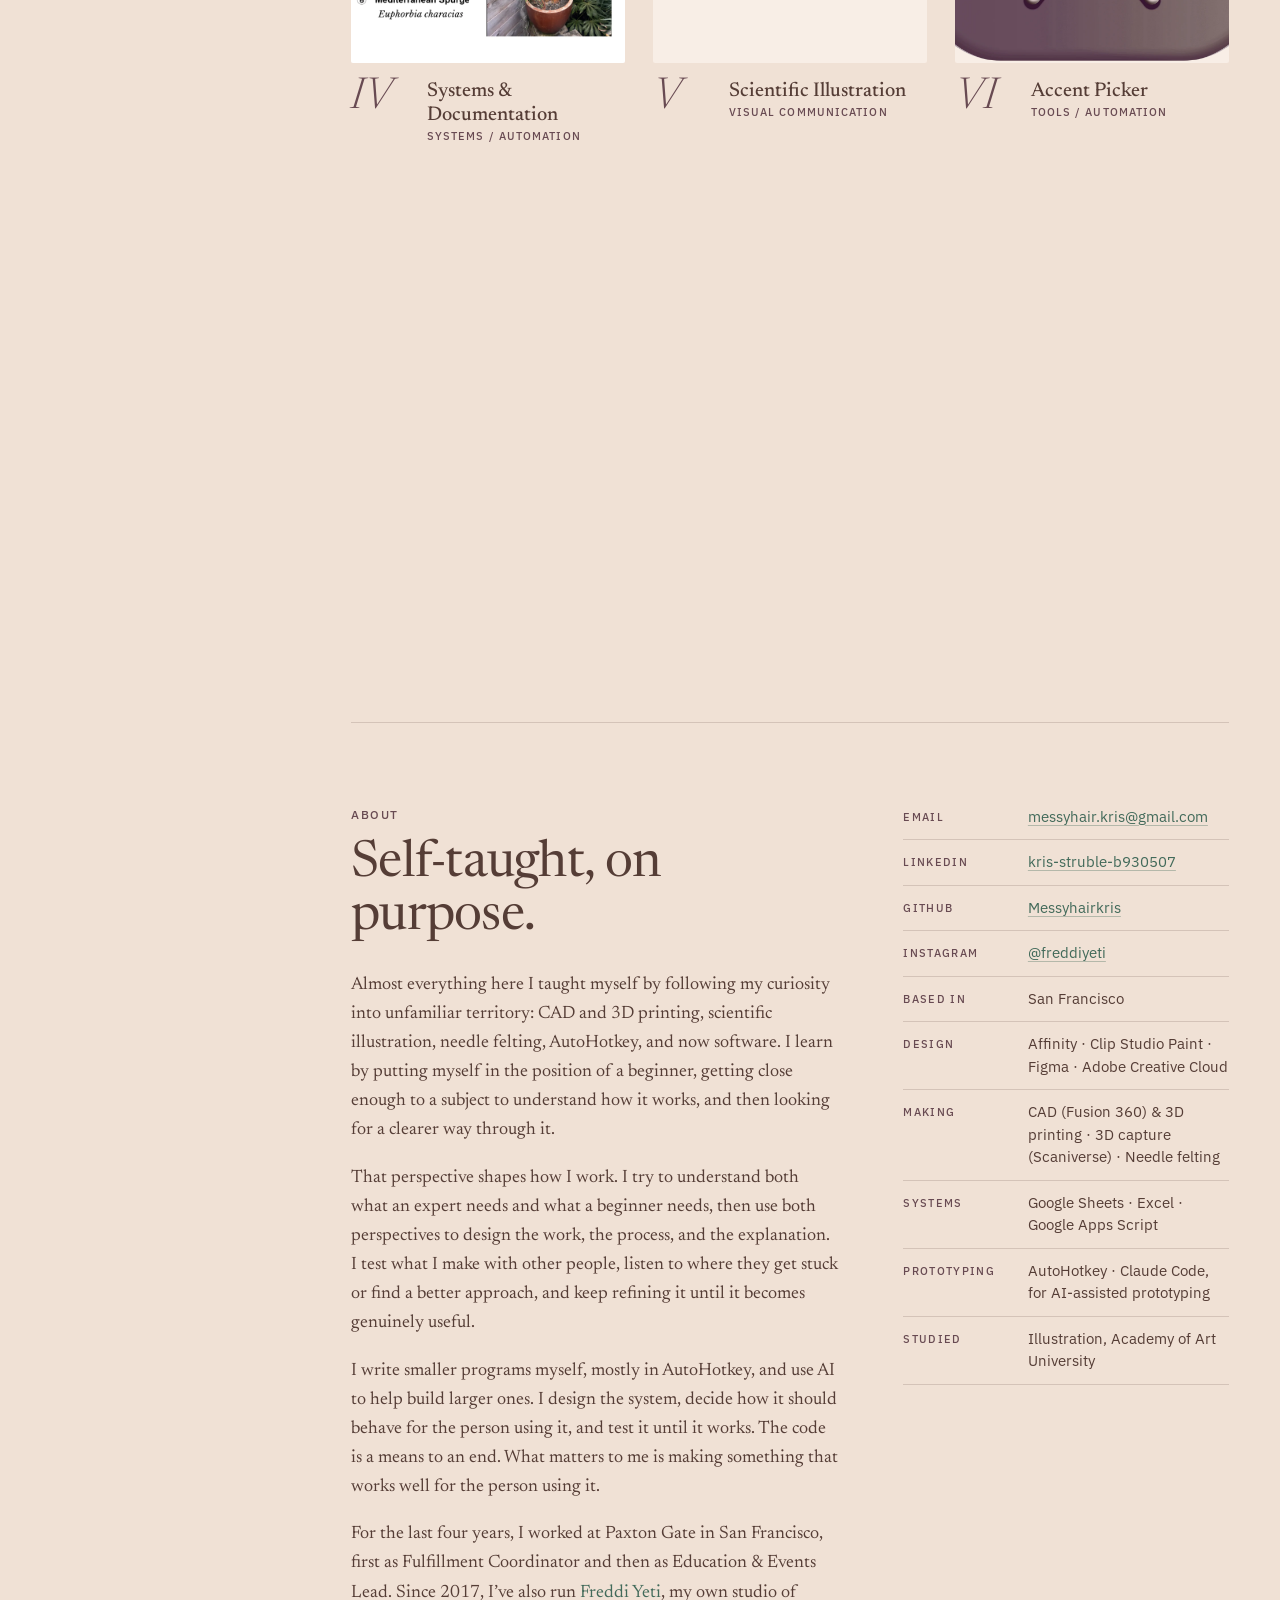
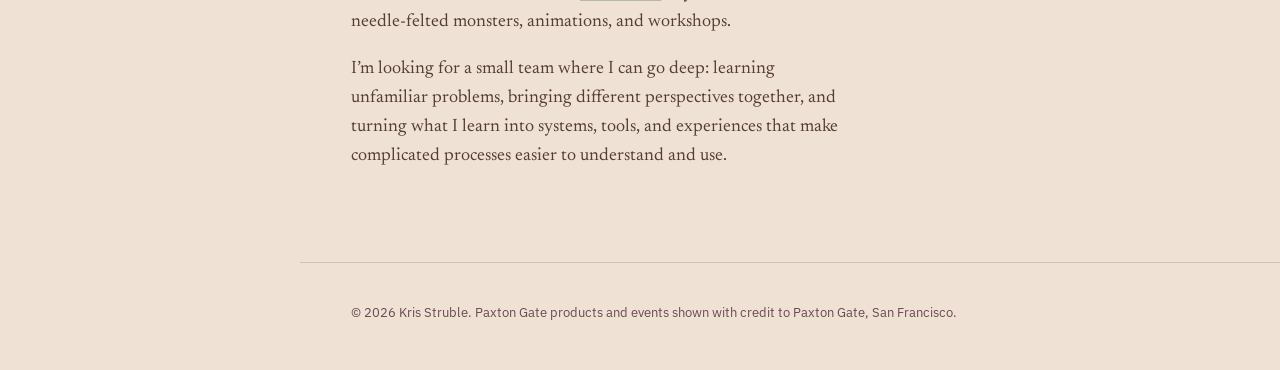
==== commit 7a3b3534: "Stats: automated-looking visits are logged as a 'bot visit' event instead of a page view Co-Authored" ====
--- a/index.html
+++ b/index.html
@@ -20,7 +20,19 @@
 <link rel="stylesheet" href="css/site.css?v=20261005e">
 <script>document.documentElement.classList.add("js");setTimeout(function(){if(!window.siteReady)document.documentElement.classList.add("no-reveal")},2500)</script>
 <script type="module" src="js/site.js?v=20261005e"></script>
-<script defer src="https://cloud.umami.is/script.js" data-website-id="688c40be-6018-49d1-bb95-970aa23d5b86" data-domains="krisstruble.com"></script>
+<script>/* visit stats (Umami, no cookies). Browsers that look automated are logged as "bot visit", not as page views. */
+(function () {
+  var ua = navigator.userAgent, why = navigator.webdriver ? "automated" : /HeadlessChrome|PhantomJS/.test(ua) ? "headless" : /Windows NT 6\./.test(ua) ? "windows 7/8" : !(screen.width && screen.height) ? "no screen" : "";
+  var s = document.createElement("script");
+  s.defer = true; s.src = "https://cloud.umami.is/script.js";
+  s.dataset.websiteId = "688c40be-6018-49d1-bb95-970aa23d5b86"; s.dataset.domains = "krisstruble.com";
+  if (why) {
+    s.dataset.autoTrack = "false";
+    s.onload = function () { if (window.umami) umami.track("bot visit", { why: why, page: location.pathname }); };
+  }
+  document.head.appendChild(s);
+})();
+</script>
 </head>
 <body class="page-home">
 <a class="skip" href="#main">Skip to content</a>
